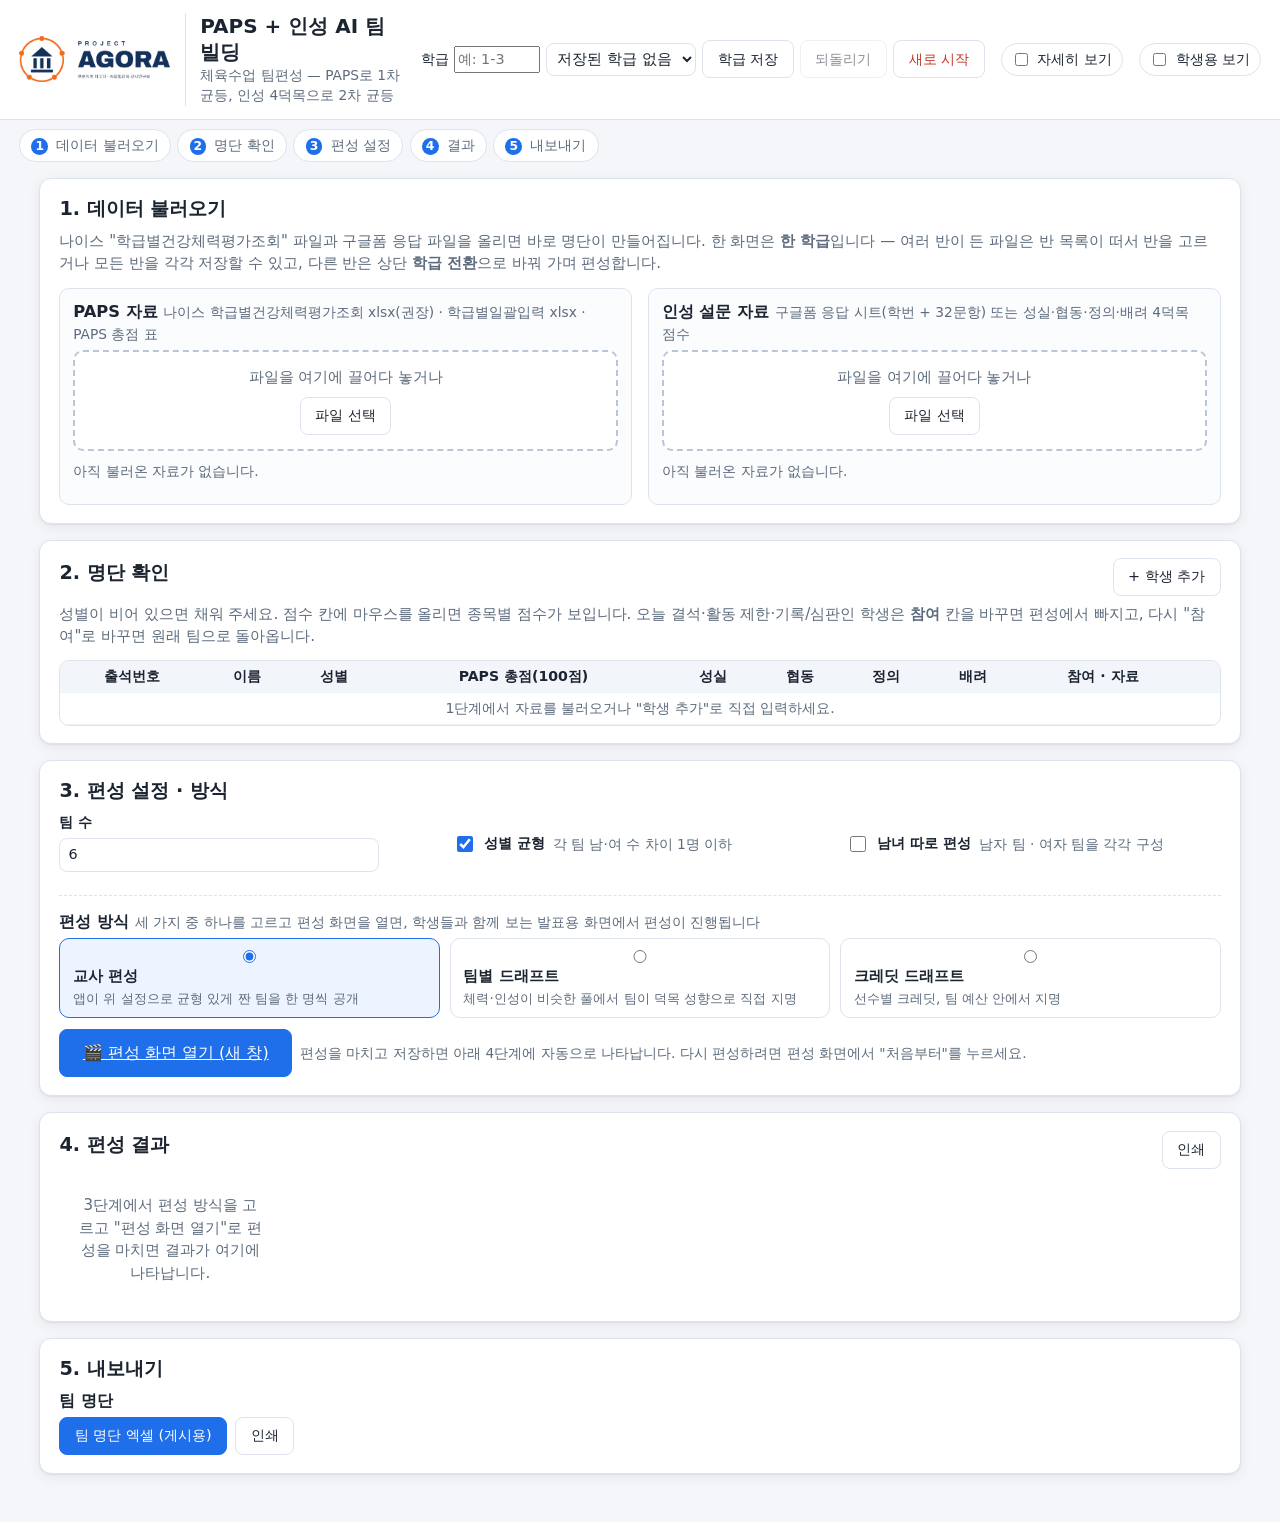
==== index.html @ 427fa66f "화면 배치·가독성 개선: 남녀 팀 묶음 나란히, 진행 중 보드 옆 배치, 화면 크기별 글자·줄 나눔 - 원인: 남녀 따로 편성에서 그룹 제목이 전체 폭을 차지해 보드 칸이 좁게 고" ====
<!DOCTYPE html>
<html lang="ko">
<head>
  <meta charset="UTF-8">
  <meta name="viewport" content="width=device-width, initial-scale=1.0">
  <meta name="theme-color" content="#1f6feb">
  <title>PAPS + 인성 AI 팀빌딩</title>
  <link rel="icon" type="image/png" href="assets/favicon-64.png">
  <link rel="stylesheet" href="css/style.css?v=14">
</head>
<body>
  <header class="topbar">
    <div class="brand">
      <img class="logo-img" src="assets/logo-full.png" alt="프로젝트 아고라 · AI융합교육 교사연구회">
      <div class="brand-text">
        <h1>PAPS + 인성 AI 팀빌딩</h1>
        <p class="sub">체육수업 팀편성 — PAPS로 1차 균등, 인성 4덕목으로 2차 균등</p>
      </div>
    </div>
    <div class="topbar-actions teacher-only">
      <span class="inline-group class-group"><label class="inline" title="학급 이름. &quot;1-3&quot;처럼 적으면 여러 반이 든 파일에서 이 반만 자동으로 들어옵니다">학급 <input id="class-label" type="text" placeholder="예: 1-3" size="6"></label>
      <select id="saved-select" title="저장된 학급으로 전환 (현재 학급은 자동 저장)"><option value="">학급 전환…</option></select>
      <button id="btn-save-class" class="btn" title="현재 자료·설정·결과를 학급 이름으로 이 브라우저에 보관">학급 저장</button>
      <button id="btn-del-class" class="btn ghost adv" title="현재 학급의 저장본 삭제">저장본 삭제</button></span>
      <button id="btn-undo" class="btn ghost">되돌리기</button>
      <button id="btn-reset" class="btn ghost danger">새로 시작</button>
    </div>
    <label class="switch teacher-only" title="세부 설정·차트·고급 내보내기까지 모두 보여줍니다">
      <input type="checkbox" id="detail-toggle"><span>자세히 보기</span>
    </label>
    <label class="switch" title="개인 점수를 숨기고 팀 구성과 팀 단위 균형만 보여줍니다">
      <input type="checkbox" id="student-view-toggle"><span>학생용 보기</span>
    </label>
  </header>

  <nav class="steps teacher-only" aria-label="단계">
    <a href="#sec-import"><b>1</b> 데이터 불러오기</a>
    <a href="#sec-roster"><b>2</b> 명단 확인</a>
    <a href="#sec-settings"><b>3</b> 편성 설정</a>
    <a href="#sec-result"><b>4</b> 결과</a>
    <a href="#sec-export"><b>5</b> 내보내기</a>
  </nav>

  <main>
    <!-- 1. 데이터 불러오기 -->
    <section id="sec-import" class="card teacher-only">
      <h2>1. 데이터 불러오기</h2>
      <p class="desc simple-only">나이스 "학급별건강체력평가조회" 파일과 구글폼 응답 파일을 올리면 바로 명단이 만들어집니다. 한 화면은 <b>한 학급</b>입니다 — 여러 반이 든 파일은 반 목록이 떠서 반을 고르거나 모든 반을 각각 저장할 수 있고, 다른 반은 상단 <b>학급 전환</b>으로 바꿔 가며 편성합니다.</p>
      <p class="desc adv">PAPS 자료와 인성 설문 자료를 각각 올리면 열을 자동으로 읽어 <b>바로 명단에 반영</b>하고, 같은 학급 안에서 <b>번호</b>(없으면 이름) 기준으로 합칩니다. 학번(10130 = 1학년 1반 30번)·반 열·시트 이름에서 반을 읽어 <b>현재 학급과 맞는 반만</b> 들어오고, 다른 반은 제외되거나 반 목록에서 고릅니다. 인식이 애매하거나 시트가 여러 개일 때만 확인 패널이 뜹니다. 반영 뒤에는 건너뛴 행·번호 중복·이름 불일치 등 검증 결과가 함께 표시됩니다.</p>
      <div class="import-grid">
        <div class="import-panel" data-kind="paps">
          <h3>PAPS 자료 <span class="hint">나이스 학급별건강체력평가조회 xlsx(권장) · 학급별일괄입력 xlsx · PAPS 총점 표</span></h3>
          <div class="dropzone" data-kind="paps">
            <p>파일을 여기에 끌어다 놓거나</p>
            <div class="row">
              <label class="btn">파일 선택 <input type="file" class="file-input" data-kind="paps" accept=".xlsx,.xls,.xlsm,.csv,.txt" hidden></label>
              <button class="btn ghost btn-paste adv" data-kind="paps" type="button">표 붙여넣기</button>
            </div>
          </div>
          <div class="paste-box" data-kind="paps" hidden>
            <textarea rows="5" placeholder="엑셀에서 헤더 포함 표를 복사해 붙여넣으세요"></textarea>
            <div class="row"><button class="btn btn-paste-apply" data-kind="paps" type="button">표 읽기</button><button class="btn ghost btn-paste-cancel" data-kind="paps" type="button">닫기</button></div>
          </div>
          <div class="import-status" id="import-status-paps"></div>
          <div class="mapping" id="map-paps"></div>
        </div>

        <div class="import-panel" data-kind="survey">
          <h3>인성 설문 자료 <span class="hint">구글폼 응답 시트(학번 + 32문항) 또는 성실·협동·정의·배려 4덕목 점수</span></h3>
          <div class="dropzone" data-kind="survey">
            <p>파일을 여기에 끌어다 놓거나</p>
            <div class="row">
              <label class="btn">파일 선택 <input type="file" class="file-input" data-kind="survey" accept=".xlsx,.xls,.xlsm,.csv,.txt" hidden></label>
              <button class="btn ghost btn-paste adv" data-kind="survey" type="button">표 붙여넣기</button>
            </div>
          </div>
          <div class="paste-box" data-kind="survey" hidden>
            <textarea rows="5" placeholder="엑셀/구글시트에서 헤더 포함 표를 복사해 붙여넣으세요"></textarea>
            <div class="row"><button class="btn btn-paste-apply" data-kind="survey" type="button">표 읽기</button><button class="btn ghost btn-paste-cancel" data-kind="survey" type="button">닫기</button></div>
          </div>
          <div class="import-status" id="import-status-survey"></div>
          <div class="mapping" id="map-survey"></div>
        </div>
      </div>
      <details class="help adv">
        <summary>어떤 형식을 읽을 수 있나요?</summary>
        <ul>
          <li><b>나이스 "학급별건강체력평가조회" (권장)</b>: [평가결과조회 → 학급별조회 → 엑셀 내려받기] 파일. 나이스가 계산한 영역별 점수·총점·등급을 그대로 사용하고, 점수와 기준표를 대조해 성별·학년(기준표)을 자동 추정합니다(명단에서 확인·수정).</li>
          <li><b>나이스 "학급별일괄입력"</b>(원기록: 왕복오래달리기·앉아윗몸앞으로굽히기 1/2차·윗몸말아올리기·제자리멀리뛰기 1/2차·신장·체중, 팔굽혀펴기·악력·50m달리기도 인식): 공식 기준표(학교건강검사규칙 별표 4·5)로 종목당 0~20점, 5영역 합계 100점으로 직접 계산합니다. 성별·학년이 필요합니다.</li>
          <li><b>PAPS 계산값</b>: 번호·이름과 "PAPS 총점"(100점 만점) 또는 "PAPS 등급"(1~5) 한 열.</li>
          <li><b>인성 32문항 (구글폼 응답 시트)</b>: 헤더가 "1. 문항…"처럼 번호로 시작하거나 문항 원문이면 자동 인식. 응답이 "④ 그렇다" 같은 글자여도 1~5점으로 읽습니다. <b>학번</b> 열("10130 홍길동" = 1학년 1반 30번)에서 번호·이름·학년을 읽고, 학교·타임스탬프 열과 B1~B5 보조문항은 제외합니다. 성실(1–8)·협동(9–16)·정의(17–24)·배려(25–32) 평균을 씁니다.</li>
          <li><b>인성 4덕목</b>: 성실·협동·정의·배려 열(1~5점).</li>
          <li>성별 열(남/여)이 있으면 함께 읽습니다. 빈 양식은 5번 내보내기에서 받을 수 있습니다.</li>
        </ul>
      </details>
    </section>

    <!-- 2. 명단 확인 -->
    <section id="sec-roster" class="card teacher-only">
      <div class="sec-head">
        <h2>2. 명단 확인</h2>
        <div class="row">
          <span id="roster-summary" class="summary"></span>
          <button id="btn-add-row" class="btn ghost" type="button">+ 학생 추가</button>
        </div>
      </div>
      <p class="desc simple-only">성별이 비어 있으면 채워 주세요. 점수 칸에 마우스를 올리면 종목별 점수가 보입니다. 오늘 결석·활동 제한·기록/심판인 학생은 <b>참여</b> 칸을 바꾸면 편성에서 빠지고, 다시 "참여"로 바꾸면 원래 팀으로 돌아옵니다.</p>
      <p class="desc adv">PAPS 점수는 공식 기준표(학교건강검사규칙 별표 4·5)로 종목당 0~20점을 매겨 5영역 합계 <b>100점 만점</b>으로 계산합니다(성별·학년 필요). 성별이 없으면 학급 내 상대점수(<span class="badge warn">상대</span>)로, 자료가 없으면 학급 평균(<span class="badge warn">대체</span>)으로 채워 편성에 포함합니다. 원기록이 없는 학생은 PAPS 총점/등급을, 32문항이 없는 학생은 4덕목 점수를 직접 입력할 수 있습니다. 점수 칸에 마우스를 올리면 종목별 점수가 보입니다.</p>
      <div class="table-wrap">
        <table class="roster" id="roster-table">
          <thead>
            <tr><th title="파일의 출석번호 그대로 (결번은 비어 있음)">출석번호</th><th>이름</th><th>성별</th><th>PAPS 총점(100점)</th><th>성실</th><th>협동</th><th>정의</th><th>배려</th><th>참여 · 자료</th><th></th></tr>
          </thead>
          <tbody id="roster-body"></tbody>
        </table>
      </div>
    </section>

    <!-- 3. 편성 설정 -->
    <section id="sec-settings" class="card teacher-only">
      <h2>3. 편성 설정 · 방식</h2>
      <div class="settings-grid">
        <label id="teamCount-wrap">팀 수
          <input type="number" id="opt-teamCount" min="1" max="20" step="1">
          <span class="hint" id="team-size-hint"></span>
        </label>
        <label class="check" id="genderBalance-wrap"><input type="checkbox" id="opt-genderBalance"> 성별 균형 <span class="hint">각 팀 남·여 수 차이 1명 이하</span></label>
        <label class="check" title="남학생은 남자 팀, 여학생은 여자 팀으로 따로 편성합니다 (남녀 합반에서 남·여 리그를 따로 운영할 때)"><input type="checkbox" id="opt-genderSeparate"> 남녀 따로 편성 <span class="hint">남자 팀 · 여자 팀을 각각 구성</span></label>
        <span id="split-counts" class="split-counts" hidden>
          <label>남자 팀 수 <input type="number" id="opt-teamCountM" min="1" max="12" step="1"></label>
          <label>여자 팀 수 <input type="number" id="opt-teamCountF" min="1" max="12" step="1"></label>
          <span class="hint" id="split-hint"></span>
        </span>
        <label class="adv">PAPS 허용편차
          <input type="range" id="opt-papsTolerance" min="1" max="15" step="0.5">
          <span class="hint"><b id="tau-value"></b>점 (100점 만점) · 팀 평균 PAPS 점수의 최대-최소 범위를 이 안에 유지하고, 그 안에서 인성 편차를 최소화. 기본 3점. 1점 이하로 줄이면 팀 수가 많을 때 못 지킬 수 있습니다</span>
        </label>
        <label class="check adv"><input type="checkbox" id="opt-includeBmi"> PAPS 점수에 체지방(BMI) 영역 포함 <span class="hint">끄면 4영역을 100점 만점으로 환산</span></label>
        <label class="adv">학교급 · 학년 <span class="hint">PAPS 기준표 선택 (파일에 학년 열이 있으면 학생별로 적용)</span>
          <span class="row">
            <select id="opt-schoolLevel">
              <option value="초">초등학교</option>
              <option value="중">중학교</option>
              <option value="고">고등학교</option>
            </select>
            <input type="number" id="opt-defaultGrade" min="1" max="6" step="1" style="max-width:5em"> 학년
          </span>
        </label>
        <label class="adv">PAPS 직접입력 값 종류
          <select id="opt-papsGivenType">
            <option value="score">총점 (클수록 좋음)</option>
            <option value="grade">등급 (1등급이 최상)</option>
          </select>
        </label>
      </div>

      <div class="constraints adv">
        <h3>제약 조건 <span class="hint">팀 고정은 세 방식 모두에서 미리 배치됩니다(익명 편성 중에도 실명 표시). 함께 넣기 · 떨어뜨리기는 교사 편성 방식에 적용됩니다</span></h3>
        <div id="constraints"></div>
      </div>

      <div class="draft-launch">
        <h3>편성 방식 <span class="hint">세 가지 중 하나를 고르고 편성 화면을 열면, 학생들과 함께 보는 발표용 화면에서 편성이 진행됩니다</span></h3>
        <div class="row wrap mode-pick">
          <label class="radio"><input type="radio" name="draftMode" value="auto"> <b>교사 편성</b> <span class="hint">앱이 위 설정으로 균형 있게 짠 팀을 한 명씩 공개</span></label>
          <label class="radio"><input type="radio" name="draftMode" value="pick"> <b>팀별 드래프트</b> <span class="hint">체력·인성이 비슷한 풀에서 팀이 덕목 성향으로 직접 지명</span></label>
          <label class="radio"><input type="radio" name="draftMode" value="credit"> <b>크레딧 드래프트</b> <span class="hint">선수별 크레딧, 팀 예산 안에서 지명</span></label>
        </div>
        <div id="missing-warn" class="log" hidden></div>
        <div class="row wrap" style="margin-top:.7rem">
          <a id="btn-draft" class="btn primary big" href="draft.html" target="_blank" rel="opener">🎬 편성 화면 열기 (새 창)</a>
          <span class="hint">편성을 마치고 저장하면 아래 4단계에 자동으로 나타납니다. 다시 편성하려면 편성 화면에서 "처음부터"를 누르세요.</span>
        </div>
      </div>
    </section>

    <!-- 4. 결과 -->
    <section id="sec-result" class="card">
      <div class="sec-head">
        <h2>4. 편성 결과 <span id="result-class" class="hint"></span></h2>
        <div class="row teacher-only no-print">
          <button id="btn-print" class="btn ghost" type="button">인쇄</button>
        </div>
      </div>
      <div id="result-summary"></div>
      <div id="result-checks" class="teacher-only no-print"></div>
      <div id="result-log"></div>
      <div id="result-absent"></div>
      <div id="unassigned"></div>
      <div id="teams" class="teams-grid"></div>
      <p class="hint teacher-only no-print adv" id="dnd-hint"></p>
      <div id="result-note-wrap" class="result-note teacher-only no-print" hidden>
        <label>수정 메모 <span class="hint">학생을 바꾼 이유 등 (교사용, 교사용 엑셀 균형표에 함께 저장)</span>
          <textarea id="result-note" rows="2" placeholder="예: 12번·25번 교환 — 같은 팀 희망, 7번 부상으로 기록 담당"></textarea></label>
      </div>
      <div id="balance"></div>
      <div id="charts" class="charts adv"></div>
    </section>

    <!-- 5. 내보내기 -->
    <section id="sec-export" class="card teacher-only">
      <h2>5. 내보내기</h2>
      <div class="export-grid">
        <div>
          <h3>팀 명단</h3>
          <div class="row wrap">
            <button id="btn-xlsx" class="btn primary" type="button">팀 명단 엑셀 (게시용)</button>
            <button id="btn-xlsx-teacher" class="btn adv" type="button">교사용 엑셀 (개인점수 포함)</button>
            <button id="btn-print2" class="btn ghost" type="button">인쇄</button>
            <button id="btn-xlsx-all" class="btn ghost adv" type="button" title="학급 저장된 모든 반의 게시용 명단을 반마다 시트 하나로">저장된 모든 학급 명단 (한 파일)</button>
          </div>
          <p class="hint adv">게시용에는 개인 점수가 들어가지 않습니다(학급·편성일·수업일 칸 포함). 교사용 파일은 학생에게 공개하지 마세요.</p>
        </div>
        <div class="adv">
          <h3>세션 저장/불러오기</h3>
          <div class="row wrap">
            <button id="btn-json" class="btn" type="button">세션 파일 저장 (.json)</button>
            <label class="btn ghost">세션 파일 열기 <input type="file" id="json-input" accept=".json" hidden></label>
          </div>
          <p class="hint">자료·설정·결과가 모두 담깁니다. 다른 PC에서 이어서 작업할 때 쓰세요.</p>
        </div>
        <div class="adv">
          <h3>빈 입력 양식</h3>
          <div class="row wrap">
            <button class="btn ghost btn-template" data-kind="survey" type="button">32문항 양식</button>
            <button class="btn ghost btn-template" data-kind="virtues" type="button">4덕목 양식</button>
            <button class="btn ghost btn-template" data-kind="paps" type="button">PAPS 총점 양식</button>
          </div>
        </div>
      </div>
    </section>
  </main>

  <footer class="teacher-only adv">
    <p>인성 척도: 박정준·오승현(2015) 중학생 스포츠 인성 척도를 프로젝트 아고라가 수정한 32문항(성실·협동·정의·배려). PAPS와 인성은 합산하지 않으며 개인 점수는 공개하지 않습니다. 자료는 이 브라우저에만 저장됩니다.</p>
  </footer>

  <div id="toast" class="toast" hidden></div>

  <script src="vendor/xlsx.full.min.js"></script>
  <script>if (!window.XLSX) { document.write('<script src="https://cdn.sheetjs.com/xlsx-0.20.3/package/dist/xlsx.full.min.js"><\/script>'); }</script>
  <script src="js/questions.js?v=3"></script>
  <script src="js/paps_table.js?v=3"></script>
  <script src="js/scoring.js?v=3"></script>
  <script src="js/algorithm.js?v=6"></script>
  <script src="js/parse.js?v=5"></script>
  <script src="js/state.js?v=7"></script>
  <script src="js/export.js?v=7"></script>
  <script src="js/ui.js?v=17"></script>
  <script src="js/app.js?v=3"></script>
</body>
</html>
---- css/style.css ----
:root {
  --bg: #f4f6fa;
  --card: #ffffff;
  --ink: #1b2430;
  --muted: #5d6b7c;
  --line: #dde3ec;
  --accent: #1f6feb;
  --accent-ink: #ffffff;
  --warn-bg: #fff4d6;
  --warn-ink: #8a5a00;
  --danger: #c0392b;
  --ok: #1e8e5a;
  --radius: 12px;
  --shadow: 0 1px 2px rgba(16, 24, 40, .06), 0 4px 14px rgba(16, 24, 40, .06);
  --t1: #1f6feb; --t2: #e4572e; --t3: #17a398; --t4: #f0a202; --t5: #8e44ad;
  --t6: #2e86de; --t7: #d35400; --t8: #27ae60; --t9: #c2185b; --t10: #607d8b;
  --t11: #00897b; --t12: #6d4c41;
}
* { box-sizing: border-box; }
html { -webkit-text-size-adjust: 100%; }
body {
  margin: 0; background: var(--bg); color: var(--ink);
  font-family: "Pretendard", "Noto Sans KR", "Apple SD Gothic Neo", "Malgun Gothic", system-ui, sans-serif;
  font-size: .9375rem; line-height: 1.5;
}
h1, h2, h3, h4 { margin: 0; line-height: 1.3; }
h1 { font-size: 1.25rem; }
h2 { font-size: 1.2rem; margin-bottom: .5rem; }
h3 { font-size: 1.02rem; margin-bottom: .4rem; }
p { margin: .3rem 0; }
a { color: var(--accent); }
button, input, select, textarea { font: inherit; color: inherit; }
.hint { color: var(--muted); font-size: .86rem; font-weight: 400; }
.desc { color: var(--muted); margin-bottom: .8rem; }
.row { display: flex; gap: .5rem; align-items: center; }
.row.wrap { flex-wrap: wrap; }
[hidden] { display: none !important; }

/* ---------- 상단 ---------- */
.topbar {
  display: flex; align-items: center; gap: 1rem; flex-wrap: wrap;
  padding: .8rem 1.2rem; background: var(--card); border-bottom: 1px solid var(--line);
  position: sticky; top: 0; z-index: 20;
}
.brand { display: flex; align-items: center; gap: .9rem; flex: 1 1 360px; min-width: 0; }
.brand .logo-img { height: 46px; width: auto; flex: none; }
.brand .brand-text { border-left: 1px solid var(--line); padding-left: .9rem; min-width: 0; }
.brand .sub { margin: 0; color: var(--muted); font-size: .86rem; }
.topbar-actions { display: flex; gap: .4rem; align-items: center; flex-wrap: wrap; }
.inline { display: inline-flex; align-items: center; gap: .3rem; font-size: .9rem; }
.switch { display: inline-flex; align-items: center; gap: .4rem; cursor: pointer; font-size: .9rem; padding: .3rem .6rem; border: 1px solid var(--line); border-radius: 999px; }
.switch input { accent-color: var(--accent); }

.steps { display: flex; gap: .4rem; padding: .6rem 1.2rem; flex-wrap: wrap; }
.steps a { text-decoration: none; color: var(--muted); background: var(--card); border: 1px solid var(--line); padding: .3rem .7rem; border-radius: 999px; font-size: .88rem; }
.steps a b { display: inline-block; width: 1.35em; height: 1.35em; line-height: 1.35em; text-align: center; border-radius: 50%; background: var(--accent); color: #fff; font-size: .88em; margin-right: .3em; }

main { max-width: 1240px; margin: 0 auto; padding: .4rem 1.2rem 3rem; display: grid; grid-template-columns: minmax(0, 1fr); gap: 1rem; }
.card { background: var(--card); border: 1px solid var(--line); border-radius: var(--radius); padding: 1.1rem 1.2rem; box-shadow: var(--shadow); min-width: 0; }
/* 긴 파일명·헤더 문자열이 화면 폭을 넘기지 않도록 */
.card, .topbar, .steps { overflow-wrap: anywhere; }
.import-grid > *, .settings-grid > *, .cons-grid > *, .export-grid > *, .teams-grid > *, .charts > * { min-width: 0; }
.sec-head { display: flex; justify-content: space-between; align-items: center; gap: .8rem; flex-wrap: wrap; margin-bottom: .4rem; }
footer { max-width: 1240px; margin: 0 auto; padding: 0 1.2rem 2rem; color: var(--muted); font-size: .84rem; }

/* ---------- 버튼 ---------- */
.btn {
  display: inline-flex; align-items: center; gap: .3rem; cursor: pointer;
  padding: .45rem .9rem; border-radius: 8px; border: 1px solid var(--line); background: #fff; color: var(--ink);
  font-size: .9rem; white-space: nowrap; transition: background .12s, box-shadow .12s;
}
.btn:hover { background: #f3f6fb; }
.btn.primary { background: var(--accent); border-color: var(--accent); color: var(--accent-ink); }
.btn.primary:hover { background: #185ed0; }
.btn.ghost { background: transparent; }
.btn.danger { color: var(--danger); }
.btn.big { padding: .7rem 1.4rem; font-size: 1rem; }
.btn.small { padding: .2rem .5rem; font-size: .8rem; }
.btn:disabled { opacity: .5; cursor: not-allowed; }
.actions { display: flex; gap: .6rem; margin-top: 1rem; flex-wrap: wrap; }

/* ---------- 불러오기 ---------- */
.import-grid { display: grid; grid-template-columns: repeat(auto-fit, minmax(360px, 1fr)); gap: 1rem; }
.import-panel { border: 1px solid var(--line); border-radius: 10px; padding: .8rem; background: #fbfcfe; }
.dropzone { border: 2px dashed #b9c6d8; border-radius: 10px; padding: .9rem; text-align: center; background: #fff; transition: border-color .12s, background .12s; }
.dropzone.over { border-color: var(--accent); background: #eef4ff; }
.dropzone p { margin: 0 0 .5rem; color: var(--muted); }
.dropzone .row { justify-content: center; }
.paste-box { margin-top: .6rem; }
.paste-box textarea { width: 100%; border: 1px solid var(--line); border-radius: 8px; padding: .5rem; font-family: ui-monospace, Consolas, monospace; font-size: .82rem; }
.paste-box .row { margin-top: .4rem; }
.import-status { margin-top: .6rem; font-size: .88rem; }
.import-status .ok { color: var(--ok); }
.mapping { margin-top: .6rem; }
.mapping .map-box { border: 1px solid var(--line); border-radius: 10px; background: #fff; padding: .7rem; }
.mapping table { width: 100%; border-collapse: collapse; font-size: .85rem; }
.mapping th, .mapping td { text-align: left; padding: .25rem .3rem; border-bottom: 1px solid #eef1f5; }
.mapping tr.group td { background: #f2f5fa; font-weight: 600; color: var(--muted); }
.mapping select { width: 100%; max-width: 300px; padding: .2rem; border: 1px solid var(--line); border-radius: 6px; }
.mapping .preview { overflow: auto; max-height: 160px; margin-top: .5rem; border: 1px solid var(--line); border-radius: 8px; }
.mapping .preview table { font-size: .8rem; white-space: nowrap; }
.mapping .preview th { background: #f2f5fa; position: sticky; top: 0; }
.mapping .warn { color: var(--warn-ink); background: var(--warn-bg); padding: .3rem .5rem; border-radius: 6px; margin: .3rem 0; font-size: .84rem; }
.help { margin-top: .8rem; font-size: .88rem; color: var(--muted); }
.help summary { cursor: pointer; color: var(--accent); }
/* 반영 뒤 검증 보고 (건너뛴 행·중복·불일치) */
.import-detail { margin-top: .35rem; font-size: .84rem; color: var(--warn-ink); background: var(--warn-bg); border-radius: 8px; padding: .3rem .6rem; }
.import-detail summary { cursor: pointer; font-weight: 600; }
.import-detail ul { margin: .3rem 0 .1rem; padding-left: 1.2rem; color: var(--ink); }
.import-detail li { margin: .1rem 0; }
/* 여러 반 파일: 학급 선택 패널 */
.class-panel .class-table { width: 100%; border-collapse: collapse; font-size: .88rem; margin-top: .4rem; }
.class-panel .class-table th, .class-panel .class-table td { padding: .3rem .4rem; border-bottom: 1px solid #eef1f5; text-align: left; white-space: nowrap; }
.class-panel .class-table th { background: #f2f5fa; color: var(--muted); font-weight: 600; }
.class-panel .class-table tr.cur td { background: #eef4ff; }
.class-panel .class-table td:last-child { text-align: right; }

/* ---------- 명단 ---------- */
.table-wrap { overflow: auto; border: 1px solid var(--line); border-radius: 10px; }
table.roster { width: 100%; border-collapse: collapse; font-size: .88rem; }
table.roster th, table.roster td { padding: .3rem .45rem; border-bottom: 1px solid #eef1f5; text-align: center; white-space: nowrap; }
table.roster th { background: #f2f5fa; position: sticky; top: 0; z-index: 1; }
table.roster tr:hover td { background: #f9fbfe; }
table.roster input, table.roster select { width: 100%; min-width: 3.2em; padding: .2rem .3rem; border: 1px solid transparent; border-radius: 6px; background: transparent; text-align: center; }
table.roster input:hover, table.roster select:hover { border-color: var(--line); }
table.roster input:focus, table.roster select:focus { border-color: var(--accent); background: #fff; outline: none; }
table.roster input[type=text] { text-align: left; min-width: 6em; }
table.roster td.num { font-variant-numeric: tabular-nums; }
table.roster td.num > span:first-child { margin-right: .25rem; }
table.roster input::placeholder { color: #b5bfcc; }
table.roster .gcell { display: inline-flex; align-items: center; gap: .25rem; white-space: nowrap; }
table.roster .gcell select { width: auto; min-width: 3.4em; }
table.roster .gcell select.inferred { border-color: #e2c97e; background: #fffaf0; }
/* 참여 상태 (결석·활동 제한·기록/심판은 편성 제외) */
table.roster select.status-select { width: auto; min-width: 4.6em; margin-right: .3rem; border-color: var(--line); background: #fff; }
table.roster select.status-select.off { border-color: #e2c97e; background: var(--warn-bg); color: var(--warn-ink); font-weight: 600; }
table.roster tr.inactive td { background: #fafbfc; }
table.roster tr.inactive td:not(:nth-last-child(2)):not(:last-child) { opacity: .55; }
table.roster tr.inactive input[data-field=name] { text-decoration: line-through; }
.badge { display: inline-block; font-size: .8rem; padding: .05rem .4rem; border-radius: 999px; background: #e9eef6; color: var(--muted); margin: 0 .1rem; }
.badge.warn { background: var(--warn-bg); color: var(--warn-ink); }
.badge.ok { background: #e3f6ec; color: var(--ok); }
.badge.bad { background: #fde8e6; color: var(--danger); }
.summary { color: var(--muted); font-size: .88rem; }
.empty { color: var(--muted); text-align: center; padding: 1.2rem; }

/* ---------- 설정 ---------- */
.settings-grid { display: grid; grid-template-columns: repeat(auto-fit, minmax(280px, 1fr)); gap: .7rem 1.2rem; }
.settings-grid label { display: flex; flex-direction: column; gap: .25rem; font-weight: 600; font-size: .9rem; }
.settings-grid label.check { flex-direction: row; align-items: center; gap: .5rem; flex-wrap: wrap; }
.settings-grid input[type=number], .settings-grid select { padding: .35rem .5rem; border: 1px solid var(--line); border-radius: 8px; max-width: 320px; font-weight: 400; }
.settings-grid input[type=range] { accent-color: var(--accent); max-width: 320px; }
.settings-grid input[type=checkbox] { accent-color: var(--accent); width: 1.1em; height: 1.1em; }
.split-counts { display: flex; gap: .8rem 1.2rem; flex-wrap: wrap; align-items: flex-start; grid-column: 1 / -1; padding: .5rem .7rem; border: 1px dashed var(--line); border-radius: 10px; background: #fbfcfe; }
.split-counts label { display: flex; flex-direction: column; gap: .25rem; font-weight: 600; font-size: .9rem; }
.split-counts .hint { flex: 1 1 100%; }
.split-counts .hint.warn-text { color: var(--warn-ink); }
.teams-grid .group-title, .charts .group-title { grid-column: 1 / -1; margin: .4rem 0 .5rem; font-size: 1.05rem; color: var(--ink); border-bottom: 2px solid var(--line); padding-bottom: .25rem; }
/* 남녀 따로 결과: 남자 팀 묶음·여자 팀 묶음을 나란히, 폭이 모자라면 위아래로 */
.teams-grid.split { display: flex; flex-wrap: wrap; gap: .8rem 1.6rem; align-items: flex-start; }
.team-group { min-width: 0; }
.team-row { display: grid; grid-template-columns: repeat(var(--gcols, auto-fit), minmax(0, 1fr)); gap: .8rem; }
.constraints { margin-top: 1rem; border-top: 1px dashed var(--line); padding-top: .8rem; }
.cons-grid { display: grid; grid-template-columns: repeat(auto-fit, minmax(280px, 1fr)); gap: .8rem; }
.cons-box { border: 1px solid var(--line); border-radius: 10px; padding: .6rem .7rem; background: #fbfcfe; }
.cons-box h4 { font-size: .92rem; margin-bottom: .4rem; }
.cons-box ul { list-style: none; margin: 0 0 .4rem; padding: 0; font-size: .86rem; }
.cons-box li { display: flex; justify-content: space-between; align-items: center; padding: .15rem 0; border-bottom: 1px solid #eef1f5; }
.cons-box select { padding: .25rem; border: 1px solid var(--line); border-radius: 6px; max-width: 46%; }
.cons-box .row { flex-wrap: wrap; }

.draft-launch { margin-top: 1.2rem; border-top: 1px dashed var(--line); padding-top: .9rem; }
.mode-pick { gap: .6rem; }
.radio { display: inline-flex; flex-direction: column; gap: .1rem; padding: .5rem .8rem; border: 1px solid var(--line); border-radius: 10px; cursor: pointer; min-width: 200px; flex: 1 1 200px; }
.radio:has(input:checked) { border-color: var(--accent); background: #eef4ff; }
.radio input { accent-color: var(--accent); margin-right: .3rem; }
.radio b { font-size: .92rem; }
.radio .hint { font-size: .84rem; }

/* ---------- 결과 ---------- */
.result-summary { display: flex; gap: 1rem; align-items: center; flex-wrap: wrap; margin: .3rem 0 .8rem; }
.equity { display: flex; align-items: center; gap: .6rem; padding: .5rem .8rem; border-radius: 10px; background: #f2f5fa; }
.equity .score { font-size: 1.7rem; font-weight: 800; color: var(--accent); }
.equity .label { font-size: .86rem; color: var(--muted); }
.kv { font-size: .86rem; color: var(--muted); }
.kv b { color: var(--ink); }
.log { font-size: .84rem; color: var(--warn-ink); background: var(--warn-bg); border-radius: 8px; padding: .4rem .7rem; margin-bottom: .6rem; }
.teams-grid { display: grid; grid-template-columns: repeat(var(--cols, auto-fill), minmax(210px, 1fr)); gap: .8rem; }   /* --cols 는 ui.js 가 폭을 재서 정함 */
.team { border: 1px solid var(--line); border-radius: 12px; background: #fff; overflow: hidden; transition: box-shadow .12s, outline-color .12s; }
.team.over { box-shadow: 0 0 0 3px rgba(31, 111, 235, .25); }
.team-head { padding: .5rem .7rem; color: #fff; display: flex; justify-content: space-between; align-items: baseline; gap: .4rem; }
.team-head h3 { margin: 0; font-size: 1rem; }
.team-head .meta { font-size: .84rem; opacity: .92; white-space: nowrap; }
.team-stats { display: flex; gap: .3rem .6rem; flex-wrap: wrap; padding: .4rem .6rem; font-size: .82rem; color: var(--muted); border-bottom: 1px solid #eef1f5; background: #fbfcfe; }
.team-stats span b { color: var(--ink); font-weight: 600; }
.members { list-style: none; margin: 0; padding: .45rem .5rem .55rem; min-height: 2.4rem; display: flex; flex-direction: column; gap: .25rem; }
.member {
  display: flex; align-items: center; gap: .4rem; padding: .3rem .5rem; border-radius: 8px;
  background: #f5f7fb; cursor: grab; user-select: none; font-size: .9rem;
}
.member:active { cursor: grabbing; }
.member.selected { outline: 2px solid var(--accent); background: #eaf1ff; }
.member .no { color: var(--muted); font-size: .86rem; min-width: 1.6em; text-align: right; font-variant-numeric: tabular-nums; }
.member .g { font-size: .78rem; padding: 0 .35rem; border-radius: 999px; background: #e9eef6; color: var(--muted); }
.member .g.m { background: #e3ecff; color: #1f4fa3; }
.member .g.f { background: #ffe4ec; color: #a3244b; }
.member .sc { margin-left: auto; font-size: .8rem; color: var(--muted); font-variant-numeric: tabular-nums; white-space: nowrap; }
.member .pin { font-size: .8rem; }
.unassigned { border: 1px dashed #c9a227; background: #fffaf0; border-radius: 10px; padding: .5rem .7rem; margin-bottom: .8rem; }
.unassigned .members { flex-direction: row; flex-wrap: wrap; padding: .3rem 0 0; }
.unassigned .btn { margin: 0 .3rem; vertical-align: middle; }
/* 편성 검사 결과 · 불참 목록 · 수정 메모 */
.checks-ok { font-size: .84rem; color: var(--ok); background: #e3f6ec; border-radius: 8px; padding: .4rem .7rem; margin-bottom: .6rem; }
.absent { font-size: .88rem; color: var(--muted); border: 1px solid var(--line); border-radius: 10px; padding: .45rem .7rem; margin-bottom: .8rem; background: #fbfcfe; }
.absent b { color: var(--ink); }
.absent .badge { font-size: .8rem; background: #fff; border: 1px solid var(--line); color: var(--ink); }
.result-note { margin-top: .8rem; }
.result-note label { display: flex; flex-direction: column; gap: .25rem; font-weight: 600; font-size: .9rem; }
.result-note textarea { width: 100%; border: 1px solid var(--line); border-radius: 8px; padding: .45rem .6rem; font-weight: 400; resize: vertical; }
.class-group select { max-width: 13em; padding: .35rem .4rem; border: 1px solid var(--line); border-radius: 8px; background: #fff; }

.balance { margin-top: 1rem; overflow: auto; }
.balance table { border-collapse: collapse; width: 100%; font-size: .86rem; }
.balance th, .balance td { padding: .3rem .5rem; border-bottom: 1px solid #eef1f5; text-align: center; white-space: nowrap; font-variant-numeric: tabular-nums; }
.balance th { background: #f2f5fa; }
.balance tr.foot td { background: #fbfcfe; font-weight: 600; }
.balance td.tn { text-align: left; font-weight: 600; }
.balance .dot { display: inline-block; width: .7em; height: .7em; border-radius: 50%; margin-right: .35em; vertical-align: -1px; }

.charts { display: grid; grid-template-columns: 1fr; gap: 1rem; margin-top: 1rem; }
@media (min-width: 900px) { .charts { grid-template-columns: 3fr 2fr; } }
.chart { border: 1px solid var(--line); border-radius: 10px; padding: .6rem .8rem; background: #fff; }
.chart h4 { font-size: .92rem; margin-bottom: .3rem; }
.chart svg { width: 100%; height: auto; display: block; }
.chart .legend { display: flex; gap: .3rem .8rem; flex-wrap: wrap; font-size: .84rem; color: var(--muted); margin-top: .3rem; }
.chart .legend i { display: inline-block; width: .7em; height: .7em; border-radius: 50%; margin-right: .3em; }

/* ---------- 내보내기 ---------- */
.export-grid { display: grid; grid-template-columns: repeat(auto-fit, minmax(280px, 1fr)); gap: 1rem; }

/* ---------- 토스트 ---------- */
.toast { position: fixed; left: 50%; bottom: 1.5rem; transform: translateX(-50%); background: #1b2430; color: #fff; padding: .6rem 1rem; border-radius: 10px; font-size: .9rem; z-index: 50; box-shadow: var(--shadow); max-width: 90vw; }
.toast.error { background: var(--danger); }

/* ---------- 간단 보기 (기본) / 자세히 보기 ---------- */
body.simple .adv { display: none !important; }
body:not(.simple) .simple-only { display: none !important; }
.inline-group { display: inline-flex; gap: .4rem; align-items: center; }

/* ---------- 학생용 보기 ---------- */
body.student-view .teacher-only { display: none !important; }
body.student-view .member .sc, body.student-view .team-stats { display: none !important; }
body.student-view .member { cursor: default; }
body.student-view main { padding-top: 1rem; }

/* ---------- 인쇄 ---------- */
@media print {
  body { background: #fff; font-size: 12px; }
  .topbar, .steps, footer, .no-print, .teacher-only, .toast, #charts { display: none !important; }
  main { padding: 0; max-width: none; }
  .card { border: none; box-shadow: none; padding: 0; }
  .teams-grid { grid-template-columns: repeat(3, 1fr); gap: .5rem; }
  .teams-grid.split { display: block; }
  .team-group { margin-bottom: .6rem; break-inside: avoid; }
  .team-row { grid-template-columns: repeat(3, 1fr); gap: .5rem; }
  .team { break-inside: avoid; }
  .team-head { -webkit-print-color-adjust: exact; print-color-adjust: exact; }
  .member { background: #f3f3f3; -webkit-print-color-adjust: exact; print-color-adjust: exact; }
  .member .sc, .team-stats { display: none !important; }
  .balance { margin-top: .6rem; }
}

/* 큰 화면(FHD 이상): 글자와 본문 폭을 조금 키워 멀리서도 읽기 쉽게 */
@media (min-width: 1600px) {
  html { font-size: 17.5px; }
  main, footer { max-width: 1440px; }
}

/* 좁은 화면에서는 상단바가 여러 줄로 접히므로 고정하지 않음 (내용 가림 방지) */
@media (max-width: 1500px) {
  .topbar { position: static; }
}
/* ---------- 휴대폰: 폭 맞춤 + 가독성 ---------- */
@media (max-width: 640px) {
  html { font-size: 17px; }
  body { line-height: 1.55; }
  h2 { font-size: 1.3rem; }
  h3 { font-size: 1.1rem; }
  .topbar { padding: .7rem .9rem; gap: .6rem; }
  .brand { gap: .6rem; }
  .brand .logo-img { height: 40px; }
  .brand .brand-text { padding-left: .6rem; }
  .brand h1 { font-size: 1.15rem; }
  .brand .sub { display: none; }
  .topbar-actions { width: 100%; }
  .topbar-actions .inline input { font-size: 1rem; padding: .35rem .5rem; }
  .switch { font-size: 1rem; padding: .4rem .8rem; }
  .steps { padding: .6rem .9rem; gap: .5rem; }
  .steps a { font-size: .98rem; padding: .45rem .85rem; }
  main { padding: .4rem .9rem 2rem; gap: .9rem; }
  .card { padding: 1rem .9rem; }
  .desc, .hint { font-size: .95rem; }
  .btn { padding: .6rem 1.05rem; font-size: 1rem; border-radius: 10px; }
  .btn.small { padding: .3rem .6rem; font-size: .9rem; }
  .import-grid { grid-template-columns: 1fr; }
  .import-panel { padding: .9rem .8rem; }
  .import-panel h3 .hint { display: block; margin-top: .15rem; font-size: .88rem; }
  .dropzone { padding: 1rem .8rem; }
  .dropzone p { font-size: 1rem; }
  .dropzone .row { flex-wrap: wrap; }
  table.roster { font-size: .95rem; }
  table.roster th, table.roster td { padding: .4rem .5rem; }
  .badge { font-size: .8rem; }
  .settings-grid label { font-size: 1rem; }
  .teams-grid { grid-template-columns: 1fr; }
  .team-group { flex: 1 1 100% !important; }
  .team-row { grid-template-columns: 1fr; }
  .member { font-size: 1rem; padding: .45rem .6rem; }
  .team-head h3 { font-size: 1.1rem; }
  .equity .score { font-size: 2rem; }
  .export-grid { grid-template-columns: 1fr; }
}
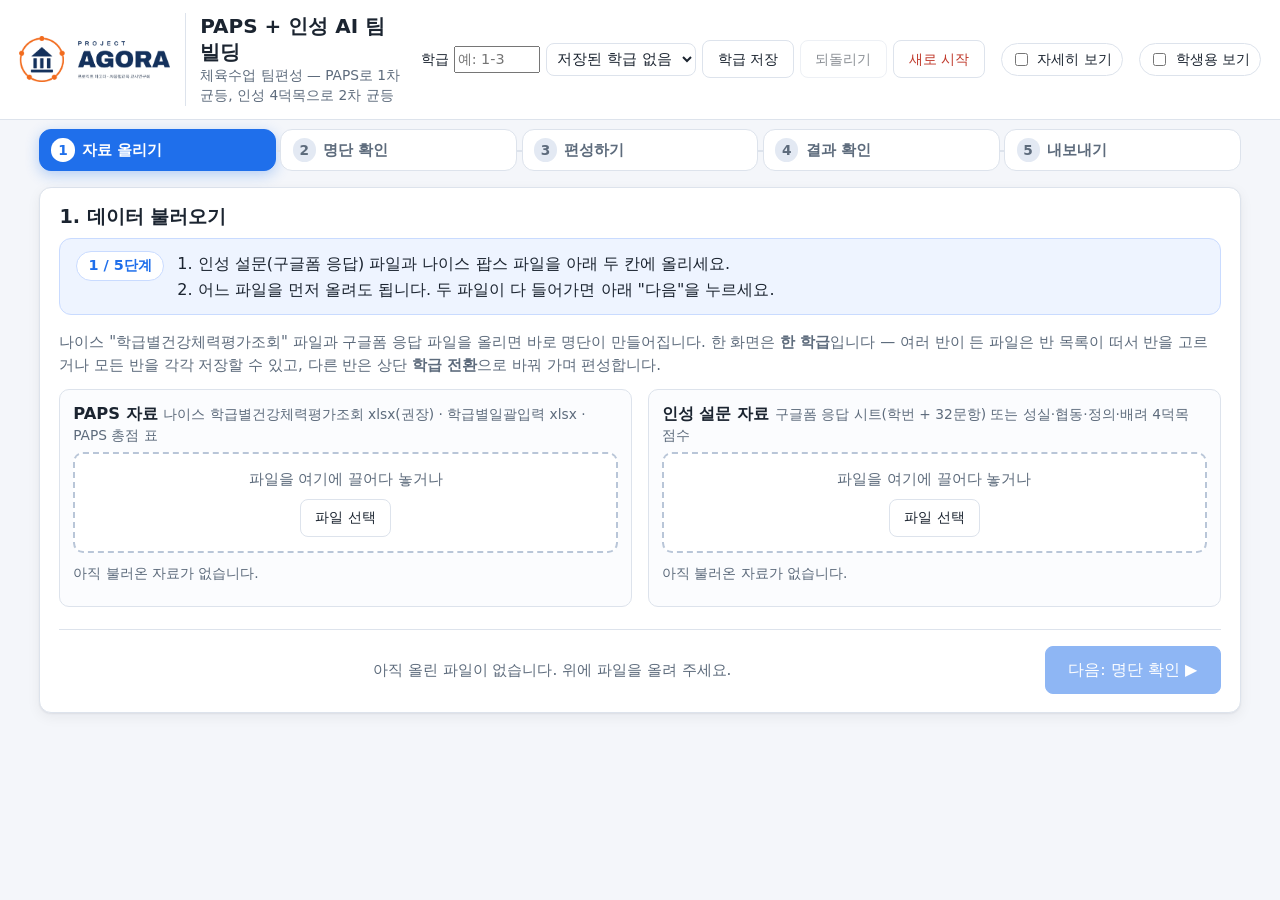
==== commit ccb6c19e: "단계별 화면 도입, 설문을 먼저 올리면 명단이 틀어지던 오류 수정 - 오류 원인: 나이스 파일에는 반 정보가 없어 현재 열린 학급에 번호만으로 합쳐짐. 설문을 먼저 올린 뒤 다른 " ====
--- a/index.html
+++ b/index.html
@@ -6,7 +6,7 @@
   <meta name="theme-color" content="#1f6feb">
   <title>PAPS + 인성 AI 팀빌딩</title>
   <link rel="icon" type="image/png" href="assets/favicon-64.png">
-  <link rel="stylesheet" href="css/style.css?v=14">
+  <link rel="stylesheet" href="css/style.css?v=16">
 </head>
 <body>
   <header class="topbar">
@@ -34,10 +34,10 @@
   </header>
 
   <nav class="steps teacher-only" aria-label="단계">
-    <a href="#sec-import"><b>1</b> 데이터 불러오기</a>
+    <a href="#sec-import"><b>1</b> 자료 올리기</a>
     <a href="#sec-roster"><b>2</b> 명단 확인</a>
-    <a href="#sec-settings"><b>3</b> 편성 설정</a>
-    <a href="#sec-result"><b>4</b> 결과</a>
+    <a href="#sec-settings"><b>3</b> 편성하기</a>
+    <a href="#sec-result"><b>4</b> 결과 확인</a>
     <a href="#sec-export"><b>5</b> 내보내기</a>
   </nav>
 
@@ -246,7 +246,8 @@
   <script src="js/parse.js?v=5"></script>
   <script src="js/state.js?v=7"></script>
   <script src="js/export.js?v=7"></script>
-  <script src="js/ui.js?v=17"></script>
-  <script src="js/app.js?v=3"></script>
+  <script src="js/ui.js?v=19"></script>
+  <script src="js/wizard.js?v=1"></script>
+  <script src="js/app.js?v=4"></script>
 </body>
 </html>
--- a/css/style.css
+++ b/css/style.css
@@ -217,7 +217,8 @@
 .result-note { margin-top: .8rem; }
 .result-note label { display: flex; flex-direction: column; gap: .25rem; font-weight: 600; font-size: .9rem; }
 .result-note textarea { width: 100%; border: 1px solid var(--line); border-radius: 8px; padding: .45rem .6rem; font-weight: 400; resize: vertical; }
-.class-group select { max-width: 13em; padding: .35rem .4rem; border: 1px solid var(--line); border-radius: 8px; background: #fff; }
+.class-group { flex-wrap: wrap; max-width: 100%; }
+.class-group select { min-width: 0; max-width: 13em; padding: .35rem .4rem; border: 1px solid var(--line); border-radius: 8px; background: #fff; }
 
 .balance { margin-top: 1rem; overflow: auto; }
 .balance table { border-collapse: collapse; width: 100%; font-size: .86rem; }
@@ -242,6 +243,34 @@
 .toast { position: fixed; left: 50%; bottom: 1.5rem; transform: translateX(-50%); background: #1b2430; color: #fff; padding: .6rem 1rem; border-radius: 10px; font-size: .9rem; z-index: 50; box-shadow: var(--shadow); max-width: 90vw; }
 .toast.error { background: var(--danger); }
 
+/* ---------- 단계별 화면 (wizard.js) ---------- */
+body.wizard main > section.card { display: none; }
+body.wizard main > section.card.step-active { display: block; animation: stepIn .25s ease-out; }
+body.wizard.student-view main > #sec-result { display: block; }   /* 학생용 보기는 결과만 */
+@keyframes stepIn { from { opacity: 0; transform: translateY(8px); } to { opacity: 1; transform: none; } }
+nav.steps { align-items: center; justify-content: space-between; max-width: 1240px; margin: 0 auto; width: 100%; }
+.stepper { list-style: none; margin: 0; padding: 0; display: flex; gap: .3rem; flex: 1; counter-reset: s; }
+.stepper .step { flex: 1; position: relative; min-width: 0; }
+.stepper .step:not(:last-child)::after { content: ''; position: absolute; top: 50%; right: -.3rem; width: .3rem; height: 2px; background: var(--line); }
+.stepper button { width: 100%; display: flex; align-items: center; gap: .45rem; padding: .5rem .7rem; border-radius: 12px; border: 1px solid var(--line); background: var(--card); color: var(--muted); cursor: pointer; font-size: .95rem; font-weight: 600; text-align: left; transition: background .15s, border-color .15s; }
+.stepper button:hover { border-color: var(--accent); }
+.stepper b { flex: none; display: inline-grid; place-items: center; width: 1.7em; height: 1.7em; border-radius: 50%; background: #e3e9f3; color: var(--muted); font-size: .9em; }
+.stepper .lbl { white-space: nowrap; overflow: hidden; text-overflow: ellipsis; }
+.stepper .done button { color: var(--ok); }
+.stepper .done b { background: var(--ok); color: #fff; }
+.stepper .current button { background: var(--accent); border-color: var(--accent); color: #fff; box-shadow: 0 4px 14px rgba(31, 111, 235, .3); }
+.stepper .current b { background: #fff; color: var(--accent); }
+.onepage { font-size: .85rem; color: var(--muted); white-space: nowrap; margin-left: .6rem; display: inline-flex; align-items: center; gap: .25rem; }
+body:not(.wizard) .step-guide, body:not(.wizard) .step-nav { display: none; }
+.step-guide { display: flex; gap: .9rem; align-items: flex-start; background: #eef4ff; border: 1px solid #c9dbff; border-radius: 12px; padding: .75rem 1rem; margin: .3rem 0 1rem; }
+.step-guide .step-count { flex: none; font-weight: 800; color: var(--accent); background: #fff; border-radius: 999px; padding: .2rem .7rem; font-size: .9rem; border: 1px solid #c9dbff; }
+.step-guide ol { margin: 0; padding-left: 1.2rem; font-size: 1rem; line-height: 1.6; color: var(--ink); }
+.step-nav { display: flex; align-items: center; justify-content: space-between; gap: .8rem; margin-top: 1.4rem; padding-top: 1rem; border-top: 1px solid var(--line); flex-wrap: wrap; }
+.step-status { flex: 1 1 260px; text-align: center; color: var(--ok); font-weight: 600; font-size: .95rem; }
+.step-status.wait { color: var(--muted); font-weight: 500; }
+.btn.pulse { animation: pulseBtn 1.6s ease-in-out infinite; }
+@keyframes pulseBtn { 0%, 100% { box-shadow: 0 0 0 0 rgba(31, 111, 235, .45); } 50% { box-shadow: 0 0 0 8px rgba(31, 111, 235, 0); } }
+
 /* ---------- 간단 보기 (기본) / 자세히 보기 ---------- */
 body.simple .adv { display: none !important; }
 body:not(.simple) .simple-only { display: none !important; }
@@ -257,6 +286,8 @@
 @media print {
   body { background: #fff; font-size: 12px; }
   .topbar, .steps, footer, .no-print, .teacher-only, .toast, #charts { display: none !important; }
+  body.wizard main > #sec-result { display: block !important; }
+  .step-guide, .step-nav { display: none !important; }
   main { padding: 0; max-width: none; }
   .card { border: none; box-shadow: none; padding: 0; }
   .teams-grid { grid-template-columns: repeat(3, 1fr); gap: .5rem; }
@@ -297,6 +328,17 @@
   .switch { font-size: 1rem; padding: .4rem .8rem; }
   .steps { padding: .6rem .9rem; gap: .5rem; }
   .steps a { font-size: .98rem; padding: .45rem .85rem; }
+  .topbar-actions .class-group { width: 100%; }
+  .class-group .inline { flex: 1 1 auto; }
+  .class-group select { flex: 1 1 8em; }
+  .stepper { gap: .25rem; }
+  .stepper button { flex-direction: column; gap: .15rem; padding: .4rem .2rem; font-size: .8rem; text-align: center; }
+  .stepper .lbl { white-space: normal; line-height: 1.2; }
+  .onepage { display: none; }
+  .step-guide { flex-direction: column; gap: .4rem; }
+  .step-nav .btn.big { flex: 1 1 100%; justify-content: center; }
+  .step-nav > span:first-child { display: none; }
+  .step-status { order: -1; flex-basis: 100%; }
   main { padding: .4rem .9rem 2rem; gap: .9rem; }
   .card { padding: 1rem .9rem; }
   .desc, .hint { font-size: .95rem; }
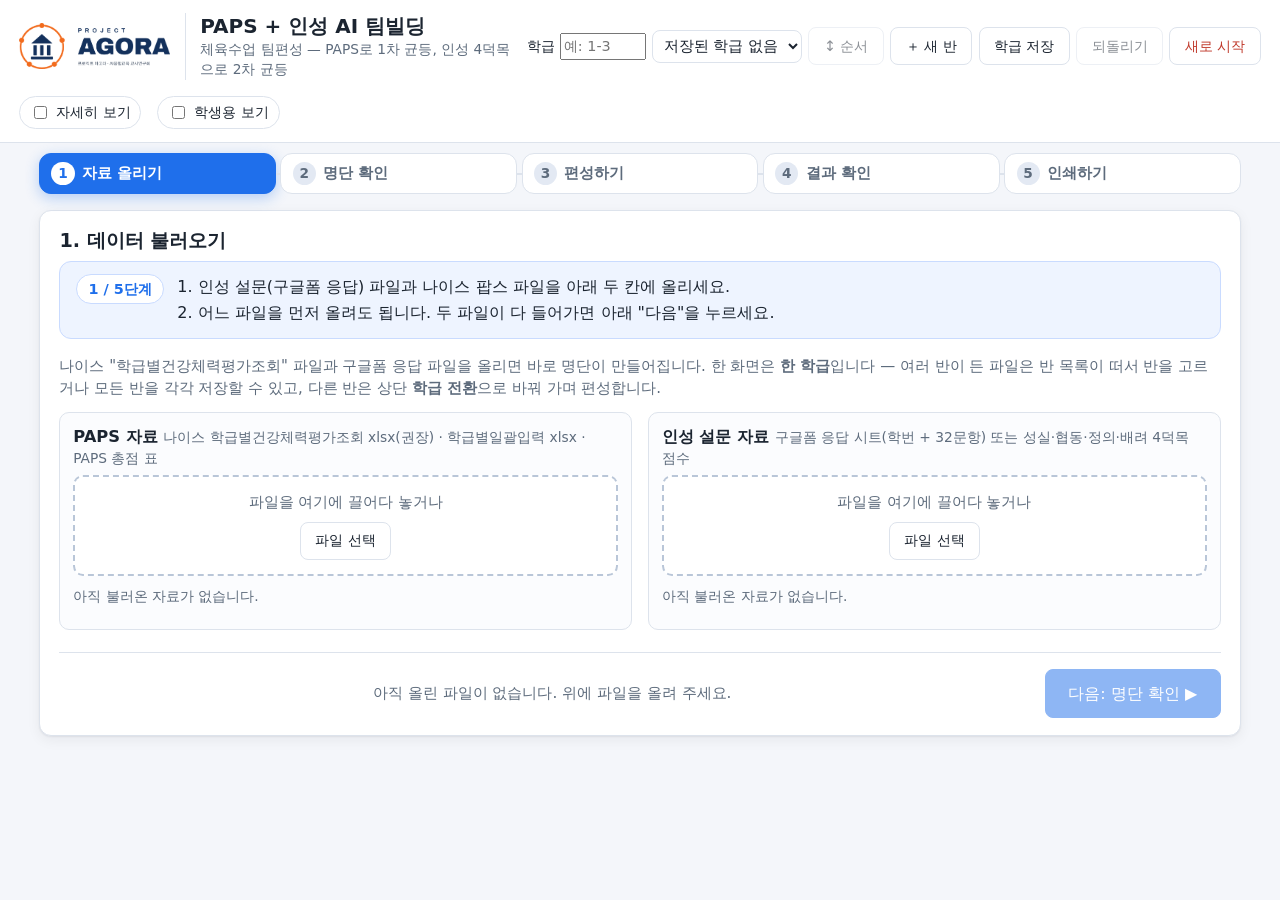
==== commit 784547d2: "인쇄 미리보기 도입(엑셀 대신), 드래프트 주장 지정, 새로운 조합 편성, PAPS 총점 수정, 학급 순서 변경 인쇄하기 (5단계) - 엑셀 내보내기 대신 인쇄 미리보기를 연다: " ====
--- a/index.html
+++ b/index.html
@@ -6,7 +6,7 @@
   <meta name="theme-color" content="#1f6feb">
   <title>PAPS + 인성 AI 팀빌딩</title>
   <link rel="icon" type="image/png" href="assets/favicon-64.png">
-  <link rel="stylesheet" href="css/style.css?v=16">
+  <link rel="stylesheet" href="css/style.css?v=18">
 </head>
 <body>
   <header class="topbar">
@@ -20,12 +20,14 @@
     <div class="topbar-actions teacher-only">
       <span class="inline-group class-group"><label class="inline" title="학급 이름. &quot;1-3&quot;처럼 적으면 여러 반이 든 파일에서 이 반만 자동으로 들어옵니다">학급 <input id="class-label" type="text" placeholder="예: 1-3" size="6"></label>
       <select id="saved-select" title="저장된 학급으로 전환 (현재 학급은 자동 저장)"><option value="">학급 전환…</option></select>
+      <button id="btn-order-class" class="btn ghost" type="button" title="학급 전환 목록의 순서를 바꿉니다">↕ 순서</button>
+      <button id="btn-new-class" class="btn" type="button" title="현재 학급은 저장해 두고, 비어 있는 새 반을 만들어 엽니다">＋ 새 반</button>
       <button id="btn-save-class" class="btn" title="현재 자료·설정·결과를 학급 이름으로 이 브라우저에 보관">학급 저장</button>
       <button id="btn-del-class" class="btn ghost adv" title="현재 학급의 저장본 삭제">저장본 삭제</button></span>
       <button id="btn-undo" class="btn ghost">되돌리기</button>
       <button id="btn-reset" class="btn ghost danger">새로 시작</button>
     </div>
-    <label class="switch teacher-only" title="세부 설정·차트·고급 내보내기까지 모두 보여줍니다">
+    <label class="switch teacher-only" title="세부 설정·차트·엑셀 내보내기까지 모두 보여줍니다">
       <input type="checkbox" id="detail-toggle"><span>자세히 보기</span>
     </label>
     <label class="switch" title="개인 점수를 숨기고 팀 구성과 팀 단위 균형만 보여줍니다">
@@ -38,7 +40,7 @@
     <a href="#sec-roster"><b>2</b> 명단 확인</a>
     <a href="#sec-settings"><b>3</b> 편성하기</a>
     <a href="#sec-result"><b>4</b> 결과 확인</a>
-    <a href="#sec-export"><b>5</b> 내보내기</a>
+    <a href="#sec-export"><b>5</b> 인쇄하기</a>
   </nav>
 
   <main>
@@ -90,7 +92,7 @@
           <li><b>PAPS 계산값</b>: 번호·이름과 "PAPS 총점"(100점 만점) 또는 "PAPS 등급"(1~5) 한 열.</li>
           <li><b>인성 32문항 (구글폼 응답 시트)</b>: 헤더가 "1. 문항…"처럼 번호로 시작하거나 문항 원문이면 자동 인식. 응답이 "④ 그렇다" 같은 글자여도 1~5점으로 읽습니다. <b>학번</b> 열("10130 홍길동" = 1학년 1반 30번)에서 번호·이름·학년을 읽고, 학교·타임스탬프 열과 B1~B5 보조문항은 제외합니다. 성실(1–8)·협동(9–16)·정의(17–24)·배려(25–32) 평균을 씁니다.</li>
           <li><b>인성 4덕목</b>: 성실·협동·정의·배려 열(1~5점).</li>
-          <li>성별 열(남/여)이 있으면 함께 읽습니다. 빈 양식은 5번 내보내기에서 받을 수 있습니다.</li>
+          <li>성별 열(남/여)이 있으면 함께 읽습니다. 빈 양식은 5단계(자세히 보기)에서 받을 수 있습니다.</li>
         </ul>
       </details>
     </section>
@@ -104,8 +106,8 @@
           <button id="btn-add-row" class="btn ghost" type="button">+ 학생 추가</button>
         </div>
       </div>
-      <p class="desc simple-only">성별이 비어 있으면 채워 주세요. 점수 칸에 마우스를 올리면 종목별 점수가 보입니다. 오늘 결석·활동 제한·기록/심판인 학생은 <b>참여</b> 칸을 바꾸면 편성에서 빠지고, 다시 "참여"로 바꾸면 원래 팀으로 돌아옵니다.</p>
-      <p class="desc adv">PAPS 점수는 공식 기준표(학교건강검사규칙 별표 4·5)로 종목당 0~20점을 매겨 5영역 합계 <b>100점 만점</b>으로 계산합니다(성별·학년 필요). 성별이 없으면 학급 내 상대점수(<span class="badge warn">상대</span>)로, 자료가 없으면 학급 평균(<span class="badge warn">대체</span>)으로 채워 편성에 포함합니다. 원기록이 없는 학생은 PAPS 총점/등급을, 32문항이 없는 학생은 4덕목 점수를 직접 입력할 수 있습니다. 점수 칸에 마우스를 올리면 종목별 점수가 보입니다.</p>
+      <p class="desc simple-only">성별이 비어 있으면 채워 주세요. 점수 칸에 마우스를 올리면 종목별 점수가 보입니다. PAPS 기록과 실제 수행 능력의 차이가 큰 학생은 <b>PAPS 총점</b> 칸의 숫자를 직접 고칠 수 있습니다(<span class="badge warn">교사 수정</span> 표시, ↺로 원래 점수 복원). 오늘 결석·활동 제한·기록/심판인 학생은 <b>참여</b> 칸을 바꾸면 편성에서 빠지고, 다시 "참여"로 바꾸면 원래 팀으로 돌아옵니다.</p>
+      <p class="desc adv">PAPS 점수는 공식 기준표(학교건강검사규칙 별표 4·5)로 종목당 0~20점을 매겨 5영역 합계 <b>100점 만점</b>으로 계산합니다(성별·학년 필요). 성별이 없으면 학급 내 상대점수(<span class="badge warn">상대</span>)로, 자료가 없으면 학급 평균(<span class="badge warn">대체</span>)으로 채워 편성에 포함합니다. 원기록이 없는 학생은 PAPS 총점/등급을, 32문항이 없는 학생은 4덕목 점수를 직접 입력할 수 있습니다. 점수 칸에 마우스를 올리면 종목별 점수가 보입니다. 기록과 실제 수행 능력의 차이가 큰 학생은 <b>PAPS 총점 칸의 숫자를 직접 고치면</b> 그 점수(<span class="badge warn">교사 수정</span>)로 편성하며, 칸을 비우거나 ↺를 누르면 원래 점수로 돌아갑니다. 파일을 다시 올려도 수정한 점수는 유지됩니다.</p>
       <div class="table-wrap">
         <table class="roster" id="roster-table">
           <thead>
@@ -178,8 +180,9 @@
     <section id="sec-result" class="card">
       <div class="sec-head">
         <h2>4. 편성 결과 <span id="result-class" class="hint"></span></h2>
-        <div class="row teacher-only no-print">
-          <button id="btn-print" class="btn ghost" type="button">인쇄</button>
+        <div class="row wrap teacher-only no-print">
+          <button id="btn-remix" class="btn" type="button" hidden title="팀 평균(PAPS·인성)은 비슷하게 유지하면서, 지금과 같은 팀이었던 학생들이 되도록 다시 만나지 않게 앱이 팀을 새로 짭니다. 균형 수치는 조금 낮아질 수 있고, 상단 '되돌리기'로 되돌릴 수 있습니다.">🔀 새로운 조합으로 다시 편성</button>
+          <button id="btn-print" class="btn ghost" type="button" title="게시용 팀 명단 인쇄 미리보기를 엽니다">🖨 인쇄</button>
         </div>
       </div>
       <div id="result-summary"></div>
@@ -197,19 +200,28 @@
       <div id="charts" class="charts adv"></div>
     </section>
 
-    <!-- 5. 내보내기 -->
+    <!-- 5. 인쇄 · 내보내기 -->
     <section id="sec-export" class="card teacher-only">
-      <h2>5. 내보내기</h2>
+      <h2>5. 인쇄하기</h2>
       <div class="export-grid">
-        <div>
-          <h3>팀 명단</h3>
+        <div class="print-box">
+          <h3>팀 명단 인쇄</h3>
           <div class="row wrap">
-            <button id="btn-xlsx" class="btn primary" type="button">팀 명단 엑셀 (게시용)</button>
-            <button id="btn-xlsx-teacher" class="btn adv" type="button">교사용 엑셀 (개인점수 포함)</button>
-            <button id="btn-print2" class="btn ghost" type="button">인쇄</button>
-            <button id="btn-xlsx-all" class="btn ghost adv" type="button" title="학급 저장된 모든 반의 게시용 명단을 반마다 시트 하나로">저장된 모든 학급 명단 (한 파일)</button>
-          </div>
-          <p class="hint adv">게시용에는 개인 점수가 들어가지 않습니다(학급·편성일·수업일 칸 포함). 교사용 파일은 학생에게 공개하지 마세요.</p>
+            <button id="btn-print-roster" class="btn primary big" type="button" title="교실에 붙이는 팀 명단 — 개인 점수 없음, 한 장에 맞게 글자 크기 자동 조절">🖨 팀 명단 인쇄 (게시용)</button>
+            <button id="btn-print-teams" class="btn" type="button" title="팀마다 한 장씩 — 큰 글씨 명단과 역할·메모 칸 (팀에 나눠 줄 때)">팀별 한 장씩</button>
+            <button id="btn-print-teacher" class="btn" type="button" title="개인 점수와 팀 균형표가 들어간 교사 보관용 — 학생에게 공개하지 마세요">교사용 (개인 점수 포함)</button>
+            <button id="btn-print-all" class="btn ghost" type="button" title="학급 저장된 모든 반의 게시용 명단을 반마다 한 장씩 이어서 인쇄">저장된 모든 학급 명단</button>
+          </div>
+          <p class="hint">버튼을 누르면 <b>인쇄 미리보기</b>가 열립니다. 종이 한 장에 맞게 글자 크기가 자동으로 맞춰지고, 용지 방향·흑백·제목을 고른 뒤 바로 인쇄합니다. 게시용에는 개인 점수가 들어가지 않습니다. PDF로 보관하려면 인쇄 창의 대상에서 "PDF로 저장"을 고르세요.</p>
+        </div>
+        <div class="adv">
+          <h3>엑셀 파일로 받기</h3>
+          <div class="row wrap">
+            <button id="btn-xlsx" class="btn" type="button">팀 명단 엑셀 (게시용)</button>
+            <button id="btn-xlsx-teacher" class="btn" type="button">교사용 엑셀 (개인점수 포함)</button>
+            <button id="btn-xlsx-all" class="btn ghost" type="button" title="학급 저장된 모든 반의 게시용 명단을 반마다 시트 하나로">저장된 모든 학급 명단 (한 파일)</button>
+          </div>
+          <p class="hint">명단을 다른 문서에 붙여 쓰거나 가공할 때만 쓰세요. 교사용 파일은 학생에게 공개하지 마세요.</p>
         </div>
         <div class="adv">
           <h3>세션 저장/불러오기</h3>
@@ -235,19 +247,62 @@
     <p>인성 척도: 박정준·오승현(2015) 중학생 스포츠 인성 척도를 프로젝트 아고라가 수정한 32문항(성실·협동·정의·배려). PAPS와 인성은 합산하지 않으며 개인 점수는 공개하지 않습니다. 자료는 이 브라우저에만 저장됩니다.</p>
   </footer>
 
+  <!-- 학급 목록 순서 바꾸기 -->
+  <dialog id="class-order" class="dialog" aria-labelledby="class-order-title">
+    <h3 id="class-order-title">학급 목록 순서</h3>
+    <p class="hint">▲▼를 누르거나 줄을 끌어서 순서를 바꾸세요. 상단 <b>학급 전환</b> 목록과 "저장된 모든 학급 명단" 엑셀의 시트 순서가 함께 바뀝니다.</p>
+    <ol id="class-order-list" class="order-list"></ol>
+    <div class="row wrap dialog-actions">
+      <button id="btn-order-sort" class="btn" type="button" title="1-1, 1-2, … 1-10 처럼 이름(숫자) 순서로 정렬">이름순 정렬</button>
+      <button id="btn-order-close" class="btn primary" type="button">닫기</button>
+    </div>
+  </dialog>
+
+  <!-- 인쇄 미리보기 (print.js) — 열려 있는 동안 인쇄하면 아래 종이(.sheet)만 찍힙니다 -->
+  <div id="print-view" class="print-view" hidden>
+    <div class="pv-bar">
+      <b class="pv-name">🖨 인쇄 미리보기</b>
+      <label>인쇄물
+        <select id="pv-kind">
+          <option value="roster">팀 명단 (게시용)</option>
+          <option value="teams">팀별 한 장씩</option>
+          <option value="teacher">교사용 (개인 점수 포함)</option>
+          <option value="all">저장된 모든 학급 명단</option>
+        </select>
+      </label>
+      <label>용지
+        <select id="pv-orient">
+          <option value="portrait">A4 세로</option>
+          <option value="landscape">A4 가로</option>
+        </select>
+      </label>
+      <label class="check" title="이름 옆에 남/여를 표시합니다"><input type="checkbox" id="pv-gender"> 성별 표시</label>
+      <label class="check" title="색을 빼고 선과 글자만 인쇄합니다 (잉크 절약 · 흑백 프린터)"><input type="checkbox" id="pv-mono"> 흑백</label>
+      <label id="pv-title-wrap" class="grow">제목 <input type="text" id="pv-title" maxlength="40"></label>
+      <label id="pv-sub-wrap" class="grow">한 줄 메모 <input type="text" id="pv-sub" maxlength="60" placeholder="예: 11월 14일 3교시 · 배구 리그"></label>
+      <span class="pv-actions">
+        <span id="pv-info" class="pv-info"></span>
+        <button id="pv-print" class="btn primary big" type="button">🖨 인쇄</button>
+        <button id="pv-close" class="btn" type="button">닫기</button>
+      </span>
+    </div>
+    <div class="pv-scroll"><div id="pv-pages" class="pv-pages"></div></div>
+  </div>
+
   <div id="toast" class="toast" hidden></div>
 
   <script src="vendor/xlsx.full.min.js"></script>
   <script>if (!window.XLSX) { document.write('<script src="https://cdn.sheetjs.com/xlsx-0.20.3/package/dist/xlsx.full.min.js"><\/script>'); }</script>
   <script src="js/questions.js?v=3"></script>
   <script src="js/paps_table.js?v=3"></script>
-  <script src="js/scoring.js?v=3"></script>
-  <script src="js/algorithm.js?v=6"></script>
+  <script src="js/scoring.js?v=5"></script>
+  <script src="js/algorithm.js?v=7"></script>
   <script src="js/parse.js?v=5"></script>
-  <script src="js/state.js?v=7"></script>
-  <script src="js/export.js?v=7"></script>
-  <script src="js/ui.js?v=19"></script>
-  <script src="js/wizard.js?v=1"></script>
+  <script src="js/state.js?v=8"></script>
+  <script src="js/export.js?v=8"></script>
+  <script src="js/ui.js?v=21"></script>
+  <script src="js/print.js?v=1"></script>
+  <script src="js/wizard.js?v=2"></script>
   <script src="js/app.js?v=4"></script>
 </body>
 </html>
--- a/css/style.css
+++ b/css/style.css
@@ -137,6 +137,11 @@
 table.roster tr.inactive td { background: #fafbfc; }
 table.roster tr.inactive td:not(:nth-last-child(2)):not(:last-child) { opacity: .55; }
 table.roster tr.inactive input[data-field=name] { text-decoration: line-through; }
+/* PAPS 총점 직접 수정 칸 (교사 수정) */
+table.roster input.paps-edit { width: 4.6em; min-width: 0; border-color: var(--line); background: #fff; font-variant-numeric: tabular-nums; }
+table.roster input.paps-edit.edited { border-color: #e2c97e; background: var(--warn-bg); color: var(--warn-ink); font-weight: 700; }
+table.roster td.num .unit { margin: 0 .3rem 0 .15rem; color: var(--muted); }
+table.roster td.num .btn.small { padding: .05rem .35rem; margin-left: .1rem; vertical-align: baseline; }
 .badge { display: inline-block; font-size: .8rem; padding: .05rem .4rem; border-radius: 999px; background: #e9eef6; color: var(--muted); margin: 0 .1rem; }
 .badge.warn { background: var(--warn-bg); color: var(--warn-ink); }
 .badge.ok { background: #e3f6ec; color: var(--ok); }
@@ -206,6 +211,9 @@
 .member .g.f { background: #ffe4ec; color: #a3244b; }
 .member .sc { margin-left: auto; font-size: .8rem; color: var(--muted); font-variant-numeric: tabular-nums; white-space: nowrap; }
 .member .pin { font-size: .8rem; }
+.member.captain { background: #fff8e1; box-shadow: inset 0 0 0 1px #ecd9a0; flex-wrap: wrap; row-gap: 0; }   /* 좁으면 점수만 다음 줄로 */
+.member.captain .nm { white-space: nowrap; }
+.member .cap { font-size: .76rem; font-weight: 700; padding: 0 .4rem; border-radius: 999px; background: #ffe9a8; color: #7a5200; white-space: nowrap; }
 .unassigned { border: 1px dashed #c9a227; background: #fffaf0; border-radius: 10px; padding: .5rem .7rem; margin-bottom: .8rem; }
 .unassigned .members { flex-direction: row; flex-wrap: wrap; padding: .3rem 0 0; }
 .unassigned .btn { margin: 0 .3rem; vertical-align: middle; }
@@ -219,6 +227,21 @@
 .result-note textarea { width: 100%; border: 1px solid var(--line); border-radius: 8px; padding: .45rem .6rem; font-weight: 400; resize: vertical; }
 .class-group { flex-wrap: wrap; max-width: 100%; }
 .class-group select { min-width: 0; max-width: 13em; padding: .35rem .4rem; border: 1px solid var(--line); border-radius: 8px; background: #fff; }
+/* 학급 목록 순서 창 */
+dialog.dialog { border: 1px solid var(--line); border-radius: var(--radius); padding: 1.1rem 1.2rem; width: min(26rem, calc(100vw - 2rem)); max-height: calc(100vh - 2rem); box-shadow: 0 12px 40px rgba(16, 24, 40, .25); color: var(--ink); background: var(--card); }
+dialog.dialog::backdrop { background: rgba(16, 24, 40, .4); }
+dialog.dialog h3 { font-size: 1.1rem; }
+.order-list { list-style: none; margin: .7rem 0; padding: 0; display: flex; flex-direction: column; gap: .3rem; max-height: min(60vh, 26rem); overflow: auto; counter-reset: ord; }
+.order-list li { display: flex; align-items: center; gap: .4rem; padding: .35rem .5rem; border: 1px solid var(--line); border-radius: 8px; background: #fff; counter-increment: ord; }
+.order-list li::before { content: counter(ord); flex: none; min-width: 1.5em; text-align: right; color: var(--muted); font-size: .86rem; font-variant-numeric: tabular-nums; }
+.order-list li.cur { border-color: var(--accent); background: #eef4ff; }
+.order-list li.over { border-color: var(--accent); box-shadow: 0 -3px 0 var(--accent); }
+.order-list li.dragging { opacity: .45; }
+.order-list li.empty { color: var(--muted); border-style: dashed; }
+.order-list li.empty::before { content: none; }
+.order-list .grip { flex: none; color: #a9b4c4; cursor: grab; user-select: none; }
+.order-list .nm { flex: 1; min-width: 0; overflow: hidden; text-overflow: ellipsis; white-space: nowrap; }
+.dialog-actions { justify-content: space-between; }
 
 .balance { margin-top: 1rem; overflow: auto; }
 .balance table { border-collapse: collapse; width: 100%; font-size: .86rem; }
@@ -299,6 +322,129 @@
   .member { background: #f3f3f3; -webkit-print-color-adjust: exact; print-color-adjust: exact; }
   .member .sc, .team-stats { display: none !important; }
   .balance { margin-top: .6rem; }
+}
+
+/* ============================================================
+ * 인쇄 미리보기 · 인쇄물 (print.js)
+ *  .sheet = A4 한 장. 글자 크기는 모두 em 이라 --ps(print.js 가 한 장에 맞게 정함) 하나로 함께 커지고 작아진다.
+ *  종이 여백은 .sheet 의 padding 으로 주고 @page 여백은 0 → 브라우저 머리글·바닥글(날짜·주소)이 찍히지 않는다.
+ * ============================================================ */
+.export-grid .print-box { grid-column: 1 / -1; }
+.print-box .hint { margin-top: .6rem; max-width: 60rem; }
+body.pv-open { overflow: hidden; }
+.print-view { position: fixed; inset: 0; z-index: 40; display: flex; flex-direction: column; background: #59626f; }
+.pv-bar { display: flex; flex-wrap: wrap; align-items: center; gap: .5rem .9rem; padding: .6rem 1rem; background: var(--card); border-bottom: 1px solid var(--line); box-shadow: var(--shadow); font-size: .9rem; }
+.pv-bar .pv-name { font-size: 1.05rem; margin-right: .2rem; white-space: nowrap; }
+.pv-bar label { display: inline-flex; align-items: center; gap: .35rem; color: var(--muted); white-space: nowrap; }
+.pv-bar label.grow { flex: 1 1 13rem; min-width: 10rem; max-width: 24rem; }
+.pv-bar label.grow input { flex: 1; min-width: 0; }
+.pv-bar select, .pv-bar input[type=text] { padding: .35rem .5rem; border: 1px solid var(--line); border-radius: 8px; background: #fff; color: var(--ink); }
+.pv-bar input[type=checkbox] { accent-color: var(--accent); }
+.pv-actions { margin-left: auto; display: inline-flex; align-items: center; gap: .5rem; flex-wrap: wrap; justify-content: flex-end; }
+.pv-info { color: var(--muted); font-size: .86rem; white-space: normal; }
+.pv-scroll { flex: 1; overflow: auto; padding: 1.2rem 12px 3rem; }
+.pv-pages { --page-w: 210mm; --page-h: 297mm; display: flex; flex-direction: column; align-items: center; gap: 1.2rem; }
+.pv-empty { margin-top: 3rem; padding: 1.2rem 1.6rem; border-radius: 12px; background: #fff; color: var(--muted); }
+
+.sheet {
+  --ps: 1; --team: #1f6feb;
+  box-sizing: border-box; flex: none; width: var(--page-w); min-height: var(--page-h); padding: 12mm;
+  display: flex; flex-direction: column; background: #fff; color: #111827; box-shadow: 0 6px 24px rgba(0, 0, 0, .35);
+  font-size: calc(11pt * var(--ps)); line-height: 1.35; overflow-wrap: normal;
+  -webkit-print-color-adjust: exact; print-color-adjust: exact;
+}
+.sheet h1, .sheet h2 { margin: 0; line-height: 1.2; }
+.sh-head { text-align: center; padding-bottom: .8em; margin-bottom: 1em; border-bottom: .16em solid #111827; }
+.sh-head h1 { font-size: 2.1em; font-weight: 800; letter-spacing: -.01em; }
+.sh-head h1 small { font-size: .5em; font-weight: 700; color: #6b7280; margin-left: .2em; }
+.sh-meta { margin-top: .35em; color: #4b5563; font-size: .9em; }
+.sh-sub { display: inline-block; margin-top: .55em; padding: .2em 1em; border-radius: 999px; background: #eef2ff; color: #1e3a8a; font-weight: 700; font-size: 1.05em; }
+.sh-warn { display: inline-block; margin-top: .45em; padding: .1em .6em; border: .08em solid #f3b4ad; border-radius: .4em; background: #fff1f0; color: #b42318; font-size: .85em; font-weight: 700; }
+.sh-body { flex: 1 1 auto; min-width: 0; }
+.sh-foot { padding-top: .9em; font-size: .8em; color: #4b5563; }
+.sh-note { margin-bottom: .3em; }
+.sh-note b { color: #111827; }
+.sh-brand { margin-top: .5em; text-align: right; color: #9ca3af; font-size: 7.5pt; }
+
+/* 팀 카드 */
+.sheet .pt-group { font-size: 1.2em; margin: 1em 0 .55em; padding-left: .5em; border-left: .3em solid #111827; }
+.sheet .pt-group:first-child { margin-top: 0; }
+.pt-group small { margin-left: .6em; font-size: .75em; font-weight: 600; color: #6b7280; }
+.sheet.mono .pt-group small { color: #111827; }
+.pt-grid { display: grid; grid-template-columns: repeat(var(--cols, 3), minmax(0, 1fr)); gap: .8em; align-items: start; }
+.pt { min-width: 0; overflow: hidden; border: .12em solid var(--team); border-radius: .7em; background: #fff; break-inside: avoid; }
+.pt > header { box-sizing: border-box; min-height: 2.3em; display: flex; justify-content: space-between; align-items: center; gap: .4em; padding: .35em .7em; background: var(--team); color: #fff; }
+.pt > header b { min-width: 0; font-size: calc(1.3em * var(--tn, 1)); font-weight: 800; white-space: nowrap; overflow: hidden; text-overflow: ellipsis; }
+.pt > header span { flex: none; font-size: .85em; font-weight: 600; white-space: nowrap; }
+.pt ol { list-style: none; margin: 0; padding: .3em .5em .45em; }
+.pt li { display: flex; align-items: center; gap: .5em; padding: calc(.28em + var(--rp, 0em)) .3em; border-bottom: .06em solid #e5e7eb; }
+.pt li .crown { flex: none; margin-left: -.2em; font-size: 1.05em; line-height: 1; }
+.pt li:last-child { border-bottom: none; }
+.pt li .no { flex: none; width: 1.7em; text-align: right; color: #6b7280; font-size: .9em; font-variant-numeric: tabular-nums; }
+.pt li .nm { flex: 0 1 auto; min-width: 0; font-size: 1.12em; font-weight: 700; white-space: nowrap; overflow: hidden; text-overflow: ellipsis; }
+.pt li.cap { border-radius: .4em; background: #fffbeb; }
+.sheet .g { flex: none; padding: 0 .4em; border-radius: 999px; background: #e3ecff; color: #1f4fa3; font-size: .72em; font-weight: 600; }
+.sheet .g.f { background: #ffe4ec; color: #a3244b; }
+.sheet .tag { flex: none; margin-left: auto; padding: .05em .5em; border-radius: 999px; background: #fff3c4; color: #7a5200; font-size: .72em; font-weight: 700; white-space: nowrap; }
+
+/* 팀별 한 장씩 */
+.ts-band { padding: .45em .9em .6em; border-radius: .6em; background: var(--team); color: #fff; text-align: center; }
+.ts-band .ts-top { display: flex; justify-content: space-between; gap: 1em; font-weight: 700; white-space: nowrap; }
+.ts-band h1 { font-size: calc(2.6em * var(--tn, 1)); font-weight: 800; white-space: nowrap; overflow: hidden; text-overflow: ellipsis; }
+.team-sheet .sh-meta { margin: .6em 0 .9em; text-align: center; }
+.ts-table { width: 100%; border-collapse: collapse; }
+.ts-table th { padding: .3em .6em; border-bottom: .14em solid var(--team); color: #6b7280; font-size: .8em; font-weight: 600; text-align: left; white-space: nowrap; }
+.ts-table td { padding: calc(.5em + var(--rp, 0em)) .6em; border-bottom: .06em solid #d1d5db; white-space: nowrap; vertical-align: middle; }
+.ts-table .no { width: 2.6em; text-align: right; color: #6b7280; font-variant-numeric: tabular-nums; }
+.ts-table td.nm { width: 1%; }
+.ts-table td.nm span.nm { font-size: 1.35em; font-weight: 800; }
+.ts-table .g, .ts-table .tag { margin-left: .5em; vertical-align: .2em; }
+.ts-table tr.cap td { background: #fffbeb; }
+
+/* 교사용 */
+.teacher-sheet .sh-head { text-align: left; }
+.tc-bal { width: 100%; border-collapse: collapse; margin-bottom: .9em; font-size: .92em; }
+.tc-bal th, .tc-bal td { padding: .28em .5em; border-bottom: .06em solid #e5e7eb; text-align: center; white-space: nowrap; font-variant-numeric: tabular-nums; }
+.tc-bal th { background: #f3f4f6; font-weight: 700; }
+.tc-bal th:first-child, .tc-bal td.tn { text-align: left; font-weight: 700; }
+.tc-bal td.tn i { display: inline-block; width: .7em; height: .7em; margin-right: .4em; border-radius: 50%; }
+.tc-bal tr.foot td { background: #fafafa; font-weight: 700; }
+.tc-grid { gap: .7em; }
+.teacher-sheet .pt > header { min-height: 0; padding: .22em .6em; }
+.teacher-sheet .pt > header b { font-size: calc(1.05em * var(--tn, 1)); }
+.tc-table { width: 100%; border-collapse: collapse; font-size: .88em; }
+.tc-table th, .tc-table td { padding: calc(.2em + var(--rp, 0em)) .35em; border-bottom: .06em solid #e5e7eb; text-align: center; white-space: nowrap; font-variant-numeric: tabular-nums; }
+.tc-table tr:last-child td { border-bottom: none; }
+.tc-table th { color: #6b7280; font-size: .9em; font-weight: 600; }
+.tc-table .no { width: 2em; color: #6b7280; }
+.tc-table td.nm { text-align: left; font-weight: 700; }
+.tc-table tr.cap td { background: #fffbeb; }
+
+/* 흑백(잉크 절약) */
+.sheet.mono, .sheet.mono .pt { --team: #111827 !important; }
+.sheet.mono .pt > header { background: #fff; color: #111827; border-bottom: .12em solid #111827; }
+.sheet.mono .ts-band { background: #fff; color: #111827; border: .16em solid #111827; }
+.sheet.mono .sh-sub, .sheet.mono .sh-warn, .sheet.mono .tag, .sheet.mono .g, .sheet.mono .g.f { background: none; color: #111827; border: .06em solid #111827; }
+.sheet.mono .pt li.cap, .sheet.mono tr.cap td, .sheet.mono .tc-bal tr.foot td { background: none; }
+.sheet.mono .tc-bal th { background: none; border-bottom: .12em solid #111827; }
+.sheet.mono .tc-bal td.tn i { display: none; }
+.sheet.mono .sh-meta, .sheet.mono .sh-foot, .sheet.mono .pt li .no, .sheet.mono .ts-table .no, .sheet.mono .ts-table th, .sheet.mono .tc-table th, .sheet.mono .tc-table .no { color: #111827; }
+
+@media (max-width: 640px) {
+  .pv-bar { padding: .5rem .7rem; gap: .4rem .6rem; }
+  .pv-bar label.grow { flex-basis: 100%; max-width: none; }
+  .pv-actions { width: 100%; }
+}
+/* 미리보기가 열려 있을 때 인쇄하면 종이(.sheet)만 찍는다 */
+@media print {
+  body.pv-open { overflow: visible; background: #fff; }
+  body.pv-open > *:not(#print-view) { display: none !important; }
+  body.pv-open .print-view { position: static; display: block; background: #fff; }
+  body.pv-open .pv-bar { display: none !important; }
+  body.pv-open .pv-scroll { overflow: visible; padding: 0; }
+  body.pv-open .pv-pages { display: block; zoom: 1 !important; }
+  body.pv-open .sheet { margin: 0; box-shadow: none; min-height: calc(var(--page-h) - 1mm); break-after: page; page-break-after: always; }
+  body.pv-open .sheet:last-child { break-after: auto; page-break-after: auto; }
 }
 
 /* 큰 화면(FHD 이상): 글자와 본문 폭을 조금 키워 멀리서도 읽기 쉽게 */
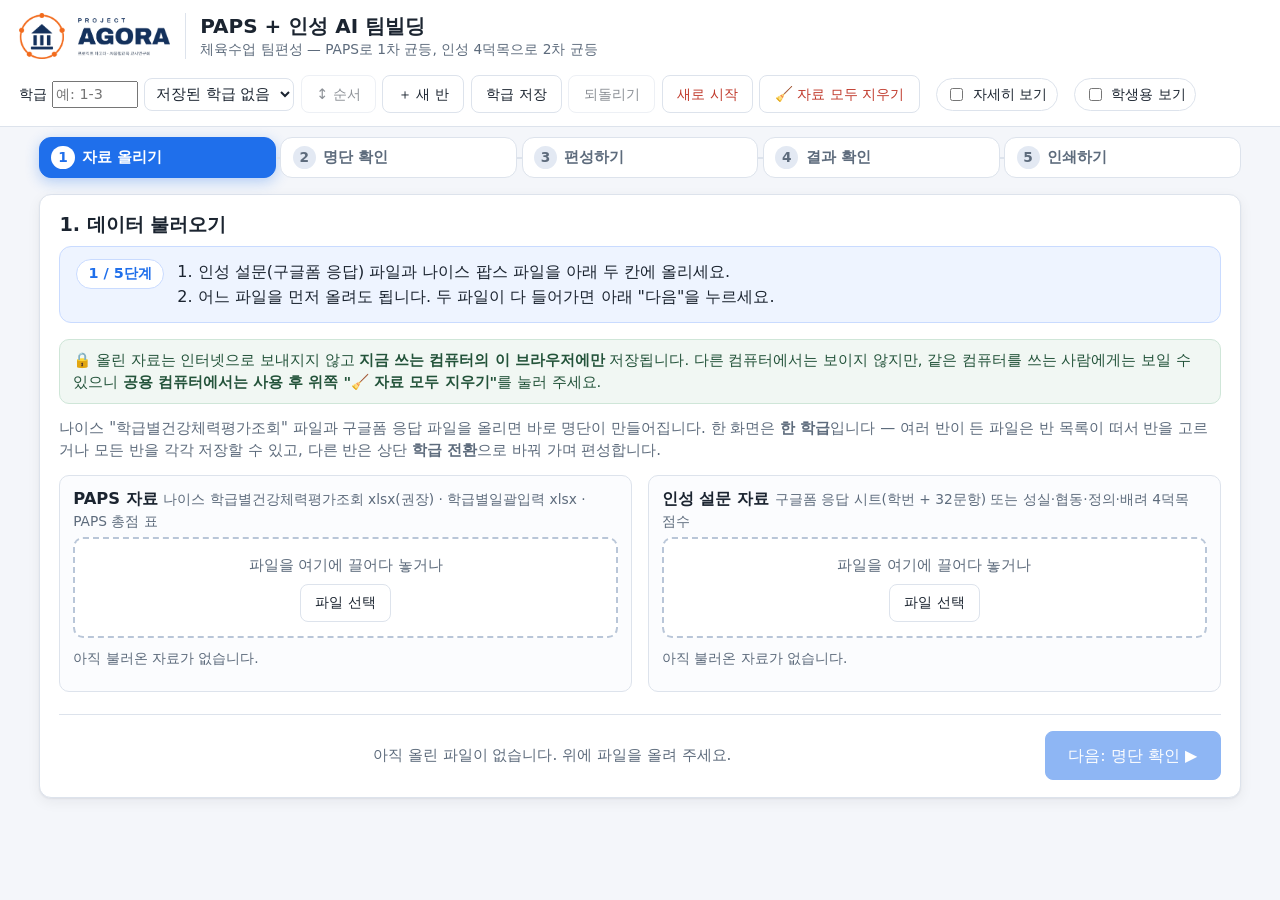
==== commit 773d7948: "개인정보 보호: 예시 명단 파일을 저장소·배포에서 제외, 자료 모두 지우기 버튼과 저장 위치 안내 추가 - sample/ 예시(가명) 파일을 저장소에서 빼고 .gitignore 에" ====
--- a/index.html
+++ b/index.html
@@ -6,7 +6,7 @@
   <meta name="theme-color" content="#1f6feb">
   <title>PAPS + 인성 AI 팀빌딩</title>
   <link rel="icon" type="image/png" href="assets/favicon-64.png">
-  <link rel="stylesheet" href="css/style.css?v=18">
+  <link rel="stylesheet" href="css/style.css?v=20">
 </head>
 <body>
   <header class="topbar">
@@ -25,7 +25,8 @@
       <button id="btn-save-class" class="btn" title="현재 자료·설정·결과를 학급 이름으로 이 브라우저에 보관">학급 저장</button>
       <button id="btn-del-class" class="btn ghost adv" title="현재 학급의 저장본 삭제">저장본 삭제</button></span>
       <button id="btn-undo" class="btn ghost">되돌리기</button>
-      <button id="btn-reset" class="btn ghost danger">새로 시작</button>
+      <button id="btn-reset" class="btn ghost danger" title="현재 화면의 학급만 비웁니다 (저장된 다른 학급은 남음)">새로 시작</button>
+      <button id="btn-wipe" class="btn ghost danger" title="이 컴퓨터(이 브라우저)에 저장된 모든 학급 자료를 완전히 지웁니다. 공용 컴퓨터에서 사용한 뒤 누르세요">🧹 자료 모두 지우기</button>
     </div>
     <label class="switch teacher-only" title="세부 설정·차트·엑셀 내보내기까지 모두 보여줍니다">
       <input type="checkbox" id="detail-toggle"><span>자세히 보기</span>
@@ -47,6 +48,7 @@
     <!-- 1. 데이터 불러오기 -->
     <section id="sec-import" class="card teacher-only">
       <h2>1. 데이터 불러오기</h2>
+      <p class="privacy-note">🔒 올린 자료는 인터넷으로 보내지지 않고 <b>지금 쓰는 컴퓨터의 이 브라우저에만</b> 저장됩니다. 다른 컴퓨터에서는 보이지 않지만, 같은 컴퓨터를 쓰는 사람에게는 보일 수 있으니 <b>공용 컴퓨터에서는 사용 후 위쪽 "🧹 자료 모두 지우기"</b>를 눌러 주세요.</p>
       <p class="desc simple-only">나이스 "학급별건강체력평가조회" 파일과 구글폼 응답 파일을 올리면 바로 명단이 만들어집니다. 한 화면은 <b>한 학급</b>입니다 — 여러 반이 든 파일은 반 목록이 떠서 반을 고르거나 모든 반을 각각 저장할 수 있고, 다른 반은 상단 <b>학급 전환</b>으로 바꿔 가며 편성합니다.</p>
       <p class="desc adv">PAPS 자료와 인성 설문 자료를 각각 올리면 열을 자동으로 읽어 <b>바로 명단에 반영</b>하고, 같은 학급 안에서 <b>번호</b>(없으면 이름) 기준으로 합칩니다. 학번(10130 = 1학년 1반 30번)·반 열·시트 이름에서 반을 읽어 <b>현재 학급과 맞는 반만</b> 들어오고, 다른 반은 제외되거나 반 목록에서 고릅니다. 인식이 애매하거나 시트가 여러 개일 때만 확인 패널이 뜹니다. 반영 뒤에는 건너뛴 행·번호 중복·이름 불일치 등 검증 결과가 함께 표시됩니다.</p>
       <div class="import-grid">
@@ -106,7 +108,7 @@
           <button id="btn-add-row" class="btn ghost" type="button">+ 학생 추가</button>
         </div>
       </div>
-      <p class="desc simple-only">성별이 비어 있으면 채워 주세요. 점수 칸에 마우스를 올리면 종목별 점수가 보입니다. PAPS 기록과 실제 수행 능력의 차이가 큰 학생은 <b>PAPS 총점</b> 칸의 숫자를 직접 고칠 수 있습니다(<span class="badge warn">교사 수정</span> 표시, ↺로 원래 점수 복원). 오늘 결석·활동 제한·기록/심판인 학생은 <b>참여</b> 칸을 바꾸면 편성에서 빠지고, 다시 "참여"로 바꾸면 원래 팀으로 돌아옵니다.</p>
+      <p class="desc simple-only">성별은 <b>남·여 버튼</b>을 한 번 누르면 됩니다. 한쪽 성별만 먼저 누르고 표 아래 <b>빈칸 모두 남/여</b>로 나머지를 한 번에 채울 수 있습니다. 점수 칸에 마우스를 올리면 종목별 점수가 보입니다. PAPS 기록과 실제 수행 능력의 차이가 큰 학생은 <b>PAPS 총점</b> 칸의 숫자를 직접 고칠 수 있습니다(<span class="badge warn">교사 수정</span> 표시, ↺로 원래 점수 복원). 오늘 결석·활동 제한·기록/심판인 학생은 <b>참여</b> 칸을 바꾸면 편성에서 빠지고, 다시 "참여"로 바꾸면 원래 팀으로 돌아옵니다.</p>
       <p class="desc adv">PAPS 점수는 공식 기준표(학교건강검사규칙 별표 4·5)로 종목당 0~20점을 매겨 5영역 합계 <b>100점 만점</b>으로 계산합니다(성별·학년 필요). 성별이 없으면 학급 내 상대점수(<span class="badge warn">상대</span>)로, 자료가 없으면 학급 평균(<span class="badge warn">대체</span>)으로 채워 편성에 포함합니다. 원기록이 없는 학생은 PAPS 총점/등급을, 32문항이 없는 학생은 4덕목 점수를 직접 입력할 수 있습니다. 점수 칸에 마우스를 올리면 종목별 점수가 보입니다. 기록과 실제 수행 능력의 차이가 큰 학생은 <b>PAPS 총점 칸의 숫자를 직접 고치면</b> 그 점수(<span class="badge warn">교사 수정</span>)로 편성하며, 칸을 비우거나 ↺를 누르면 원래 점수로 돌아갑니다. 파일을 다시 올려도 수정한 점수는 유지됩니다.</p>
       <div class="table-wrap">
         <table class="roster" id="roster-table">
@@ -115,6 +117,14 @@
           </thead>
           <tbody id="roster-body"></tbody>
         </table>
+      </div>
+      <!-- 성별 한 번에 넣기: 빈칸이 있는 동안 화면 아래에 붙어 따라다님 -->
+      <div id="gender-tools" class="gender-tools no-print" hidden>
+        <b id="gender-tools-msg" class="gt-msg"></b>
+        <button id="btn-gfill-m" class="btn small" type="button" title="성별이 비어 있는 학생을 모두 남학생으로 채웁니다 (이미 넣은 학생은 그대로)">빈칸 모두 <b>남</b></button>
+        <button id="btn-gfill-f" class="btn small" type="button" title="성별이 비어 있는 학생을 모두 여학생으로 채웁니다 (이미 넣은 학생은 그대로)">빈칸 모두 <b>여</b></button>
+        <button id="btn-gconfirm" class="btn small" type="button" title="추정으로 표시된 성별을 지금 그대로 확정합니다">추정 그대로 확정</button>
+        <span id="gender-tools-hint" class="hint"></span>
       </div>
     </section>
 
@@ -298,11 +308,11 @@
   <script src="js/scoring.js?v=5"></script>
   <script src="js/algorithm.js?v=7"></script>
   <script src="js/parse.js?v=5"></script>
-  <script src="js/state.js?v=8"></script>
+  <script src="js/state.js?v=9"></script>
   <script src="js/export.js?v=8"></script>
-  <script src="js/ui.js?v=21"></script>
+  <script src="js/ui.js?v=23"></script>
   <script src="js/print.js?v=1"></script>
-  <script src="js/wizard.js?v=2"></script>
+  <script src="js/wizard.js?v=3"></script>
   <script src="js/app.js?v=4"></script>
 </body>
 </html>
--- a/css/style.css
+++ b/css/style.css
@@ -128,9 +128,27 @@
 table.roster td.num { font-variant-numeric: tabular-nums; }
 table.roster td.num > span:first-child { margin-right: .25rem; }
 table.roster input::placeholder { color: #b5bfcc; }
-table.roster .gcell { display: inline-flex; align-items: center; gap: .25rem; white-space: nowrap; }
-table.roster .gcell select { width: auto; min-width: 3.4em; }
-table.roster .gcell select.inferred { border-color: #e2c97e; background: #fffaf0; }
+table.roster .gcell { display: flex; align-items: center; gap: .25rem; white-space: nowrap; }   /* 왼쪽 맞춤: '추정' 표시가 사라져도 버튼 위치가 그대로 */
+/* 성별: 한 번 누르는 남·여 버튼 */
+table.roster .gseg { display: inline-flex; border: 1px solid var(--line); border-radius: 8px; overflow: hidden; background: #fff; }
+table.roster .gseg button { border: 0; background: transparent; padding: .22rem .65rem; min-width: 2.4em; font: inherit; color: #8a96a6; cursor: pointer; user-select: none; -webkit-user-select: none; }
+table.roster .gseg button + button { border-left: 1px solid var(--line); }
+table.roster .gseg button:hover { background: #eef3fb; color: var(--ink); }
+table.roster .gseg button:focus-visible { outline: 2px solid var(--accent); outline-offset: -2px; }
+table.roster .gseg button.on.m { background: #1f6feb; color: #fff; font-weight: 700; }
+table.roster .gseg button.on.f { background: #d6336c; color: #fff; font-weight: 700; }
+table.roster .gseg.blank { border-color: #e2c97e; background: #fffaf0; }
+table.roster .gseg.blank button + button { border-left-color: #eadfbd; }
+/* 추정한 성별: 옅게 (한 번 누르면 확정) */
+table.roster .gseg.guess { border-style: dashed; border-color: #b9c4d3; }
+table.roster .gseg.guess button.on.m { background: #e3ecff; color: #1f4fa3; }
+table.roster .gseg.guess button.on.f { background: #ffe4ec; color: #a3244b; }
+.gender-tools { display: flex; align-items: center; gap: .45rem .7rem; flex-wrap: wrap; margin-top: .6rem; padding: .5rem .8rem; border: 1px solid var(--line); border-radius: 10px; background: #f7f9fc; font-size: .9rem; }
+.gender-tools .gt-msg { color: var(--ok); }
+.gender-tools .hint { flex: 1 1 18rem; }
+.gender-tools .btn.small { font-size: .9rem; padding: .3rem .7rem; }
+.gender-tools.todo { position: sticky; bottom: .6rem; z-index: 5; border-color: #e2c97e; background: var(--warn-bg); box-shadow: 0 4px 14px rgba(16, 24, 40, .14); }
+.gender-tools.todo .gt-msg { color: var(--warn-ink); }
 /* 참여 상태 (결석·활동 제한·기록/심판은 편성 제외) */
 table.roster select.status-select { width: auto; min-width: 4.6em; margin-right: .3rem; border-color: var(--line); background: #fff; }
 table.roster select.status-select.off { border-color: #e2c97e; background: var(--warn-bg); color: var(--warn-ink); font-weight: 600; }
@@ -265,6 +283,8 @@
 /* ---------- 토스트 ---------- */
 .toast { position: fixed; left: 50%; bottom: 1.5rem; transform: translateX(-50%); background: #1b2430; color: #fff; padding: .6rem 1rem; border-radius: 10px; font-size: .9rem; z-index: 50; box-shadow: var(--shadow); max-width: 90vw; }
 .toast.error { background: var(--danger); }
+
+.privacy-note { margin: .2rem 0 .8rem; padding: .55rem .8rem; border-radius: 10px; background: #f1f7f3; border: 1px solid #cfe6d8; color: #23533a; font-size: .92rem; line-height: 1.55; }
 
 /* ---------- 단계별 화면 (wizard.js) ---------- */
 body.wizard main > section.card { display: none; }
@@ -498,6 +518,9 @@
   .dropzone .row { flex-wrap: wrap; }
   table.roster { font-size: .95rem; }
   table.roster th, table.roster td { padding: .4rem .5rem; }
+  /* 화면 아래에 붙는 성별 막대는 버튼만 (설명 글은 화면을 많이 가림) */
+  .gender-tools { padding: .5rem .6rem; }
+  .gender-tools.todo .hint { display: none; }
   .badge { font-size: .8rem; }
   .settings-grid label { font-size: 1rem; }
   .teams-grid { grid-template-columns: 1fr; }
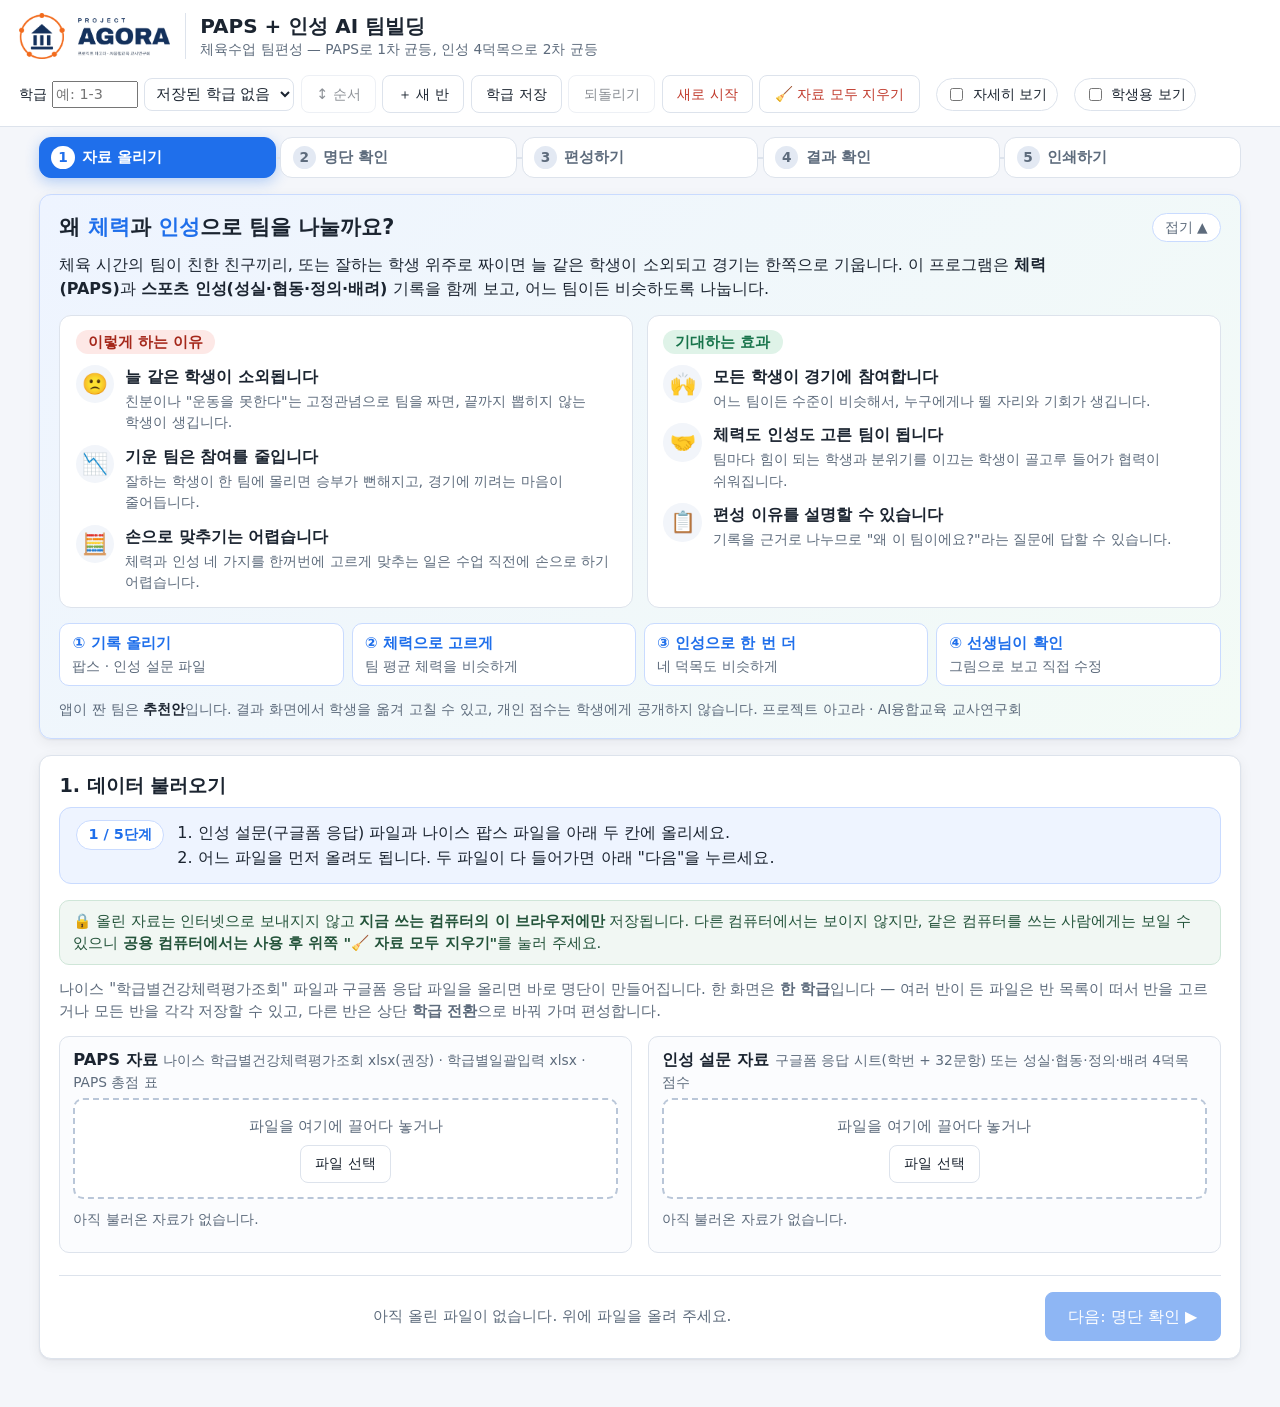
==== commit 86cc50e4: "첫 화면에 이유·기대 효과 소개, 결과 확인을 숫자 대신 판정과 그림으로 첫 화면 - 1단계 맨 위에 "왜 체력과 인성으로 팀을 나눌까요?" 소개 카드 추가   (이렇게 하는 이유" ====
--- a/index.html
+++ b/index.html
@@ -6,7 +6,7 @@
   <meta name="theme-color" content="#1f6feb">
   <title>PAPS + 인성 AI 팀빌딩</title>
   <link rel="icon" type="image/png" href="assets/favicon-64.png">
-  <link rel="stylesheet" href="css/style.css?v=20">
+  <link rel="stylesheet" href="css/style.css?v=21">
 </head>
 <body>
   <header class="topbar">
@@ -45,6 +45,42 @@
   </nav>
 
   <main>
+    <!-- 첫 화면 소개: 이렇게 팀을 나누는 이유와 기대 효과 (1단계에서만 보이고, 접어 둘 수 있음) -->
+    <section id="sec-intro" class="card intro teacher-only no-print">
+      <details id="intro-box" open>
+        <summary>
+          <span class="intro-title">왜 <b>체력</b>과 <b>인성</b>으로 팀을 나눌까요?</span>
+          <span class="intro-toggle" aria-hidden="true"></span>
+        </summary>
+        <p class="intro-lead">체육 시간의 팀이 친한 친구끼리, 또는 잘하는 학생 위주로 짜이면 늘 같은 학생이 소외되고 경기는 한쪽으로 기웁니다. 이 프로그램은 <b>체력(PAPS)</b>과 <b>스포츠 인성(성실·협동·정의·배려)</b> 기록을 함께 보고, 어느 팀이든 비슷하도록 나눕니다.</p>
+        <div class="intro-grid">
+          <div class="intro-col why">
+            <h3>이렇게 하는 이유</h3>
+            <ul>
+              <li><span class="ic">🙁</span><div><b>늘 같은 학생이 소외됩니다</b><p>친분이나 "운동을 못한다"는 고정관념으로 팀을 짜면, 끝까지 뽑히지 않는 학생이 생깁니다.</p></div></li>
+              <li><span class="ic">📉</span><div><b>기운 팀은 참여를 줄입니다</b><p>잘하는 학생이 한 팀에 몰리면 승부가 뻔해지고, 경기에 끼려는 마음이 줄어듭니다.</p></div></li>
+              <li><span class="ic">🧮</span><div><b>손으로 맞추기는 어렵습니다</b><p>체력과 인성 네 가지를 한꺼번에 고르게 맞추는 일은 수업 직전에 손으로 하기 어렵습니다.</p></div></li>
+            </ul>
+          </div>
+          <div class="intro-col effect">
+            <h3>기대하는 효과</h3>
+            <ul>
+              <li><span class="ic">🙌</span><div><b>모든 학생이 경기에 참여합니다</b><p>어느 팀이든 수준이 비슷해서, 누구에게나 뛸 자리와 기회가 생깁니다.</p></div></li>
+              <li><span class="ic">🤝</span><div><b>체력도 인성도 고른 팀이 됩니다</b><p>팀마다 힘이 되는 학생과 분위기를 이끄는 학생이 골고루 들어가 협력이 쉬워집니다.</p></div></li>
+              <li><span class="ic">📋</span><div><b>편성 이유를 설명할 수 있습니다</b><p>기록을 근거로 나누므로 "왜 이 팀이에요?"라는 질문에 답할 수 있습니다.</p></div></li>
+            </ul>
+          </div>
+        </div>
+        <ol class="intro-flow" aria-label="편성 과정">
+          <li><b>① 기록 올리기</b><span>팝스 · 인성 설문 파일</span></li>
+          <li><b>② 체력으로 고르게</b><span>팀 평균 체력을 비슷하게</span></li>
+          <li><b>③ 인성으로 한 번 더</b><span>네 덕목도 비슷하게</span></li>
+          <li><b>④ 선생님이 확인</b><span>그림으로 보고 직접 수정</span></li>
+        </ol>
+        <p class="intro-foot">앱이 짠 팀은 <b>추천안</b>입니다. 결과 화면에서 학생을 옮겨 고칠 수 있고, 개인 점수는 학생에게 공개하지 않습니다. <span class="hint">프로젝트 아고라 · AI융합교육 교사연구회</span></p>
+      </details>
+    </section>
+
     <!-- 1. 데이터 불러오기 -->
     <section id="sec-import" class="card teacher-only">
       <h2>1. 데이터 불러오기</h2>
@@ -310,9 +346,9 @@
   <script src="js/parse.js?v=5"></script>
   <script src="js/state.js?v=9"></script>
   <script src="js/export.js?v=8"></script>
-  <script src="js/ui.js?v=23"></script>
+  <script src="js/ui.js?v=24"></script>
   <script src="js/print.js?v=1"></script>
-  <script src="js/wizard.js?v=3"></script>
+  <script src="js/wizard.js?v=4"></script>
   <script src="js/app.js?v=4"></script>
 </body>
 </html>
--- a/css/style.css
+++ b/css/style.css
@@ -201,11 +201,36 @@
 .radio .hint { font-size: .84rem; }
 
 /* ---------- 결과 ---------- */
-.result-summary { display: flex; gap: 1rem; align-items: center; flex-wrap: wrap; margin: .3rem 0 .8rem; }
-.equity { display: flex; align-items: center; gap: .6rem; padding: .5rem .8rem; border-radius: 10px; background: #f2f5fa; }
-.equity .score { font-size: 1.7rem; font-weight: 800; color: var(--accent); }
-.equity .label { font-size: .86rem; color: var(--muted); }
-.kv { font-size: .86rem; color: var(--muted); }
+.result-summary { margin: .3rem 0 .8rem; }
+/* 한눈에 보는 판정: 얼굴 · 문장 · 네 칸 눈금 (숫자 없음) */
+.verdict { display: flex; gap: .7rem 1rem; align-items: center; flex-wrap: wrap; padding: .85rem 1rem; border-radius: 12px; border: 1px solid var(--line); background: #f7f9fc; margin-bottom: .5rem; }
+.verdict .face { flex: none; font-size: 2.5rem; line-height: 1; }
+.verdict .vd-body { flex: 1 1 20rem; min-width: 0; }
+.verdict .vd-title { font-size: 1.25rem; font-weight: 800; line-height: 1.3; }
+.verdict .vd-text { margin: .15rem 0 0; color: var(--muted); }
+.verdict.lv3 { background: #e9f7ef; border-color: #b9e3cb; }
+.verdict.lv3 .vd-title { color: #17734a; }
+.verdict.lv2 { background: #eaf2ff; border-color: #c4d9fb; }
+.verdict.lv2 .vd-title { color: #1c59b8; }
+.verdict.lv1 { background: #fff7e0; border-color: #ecd9a0; }
+.verdict.lv1 .vd-title { color: #8a5a00; }
+.verdict.lv0 { background: #fdecea; border-color: #f1c1bb; }
+.verdict.lv0 .vd-title { color: #a5281b; }
+.meter { flex: 1 1 17rem; max-width: 24rem; display: grid; grid-template-columns: repeat(4, 1fr); gap: .3rem; }
+.meter span { text-align: center; font-size: .82rem; padding: .35rem .2rem; border-radius: 8px; background: #fff; color: #a3aebb; border: 1px solid var(--line); white-space: nowrap; }
+.meter span.on { color: #fff; font-weight: 800; border-color: transparent; box-shadow: 0 2px 8px rgba(16, 24, 40, .2); transform: scale(1.07); }
+.meter .s0.on { background: #c0392b; }
+.meter .s1.on { background: #b7791f; }
+.meter .s2.on { background: #2e86de; }
+.meter .s3.on { background: #1e8e5a; }
+/* 항목별 판정 말 */
+.vchip { display: inline-block; font-size: .86rem; font-weight: 700; padding: .14rem .65rem; border-radius: 999px; white-space: nowrap; }
+.vchip.v3 { background: #dff3e8; color: #17734a; }
+.vchip.v2 { background: #e1edff; color: #1c59b8; }
+.vchip.v1 { background: #fff0c7; color: #8a5a00; }
+.vchip.v0 { background: #fde0dc; color: #a5281b; }
+.vchip.vx { background: #eef1f5; color: #7a8696; }
+.kv { font-size: .88rem; color: var(--muted); }
 .kv b { color: var(--ink); }
 .log { font-size: .84rem; color: var(--warn-ink); background: var(--warn-bg); border-radius: 8px; padding: .4rem .7rem; margin-bottom: .6rem; }
 .teams-grid { display: grid; grid-template-columns: repeat(var(--cols, auto-fill), minmax(210px, 1fr)); gap: .8rem; }   /* --cols 는 ui.js 가 폭을 재서 정함 */
@@ -214,8 +239,6 @@
 .team-head { padding: .5rem .7rem; color: #fff; display: flex; justify-content: space-between; align-items: baseline; gap: .4rem; }
 .team-head h3 { margin: 0; font-size: 1rem; }
 .team-head .meta { font-size: .84rem; opacity: .92; white-space: nowrap; }
-.team-stats { display: flex; gap: .3rem .6rem; flex-wrap: wrap; padding: .4rem .6rem; font-size: .82rem; color: var(--muted); border-bottom: 1px solid #eef1f5; background: #fbfcfe; }
-.team-stats span b { color: var(--ink); font-weight: 600; }
 .members { list-style: none; margin: 0; padding: .45rem .5rem .55rem; min-height: 2.4rem; display: flex; flex-direction: column; gap: .25rem; }
 .member {
   display: flex; align-items: center; gap: .4rem; padding: .3rem .5rem; border-radius: 8px;
@@ -227,7 +250,6 @@
 .member .g { font-size: .78rem; padding: 0 .35rem; border-radius: 999px; background: #e9eef6; color: var(--muted); }
 .member .g.m { background: #e3ecff; color: #1f4fa3; }
 .member .g.f { background: #ffe4ec; color: #a3244b; }
-.member .sc { margin-left: auto; font-size: .8rem; color: var(--muted); font-variant-numeric: tabular-nums; white-space: nowrap; }
 .member .pin { font-size: .8rem; }
 .member.captain { background: #fff8e1; box-shadow: inset 0 0 0 1px #ecd9a0; flex-wrap: wrap; row-gap: 0; }   /* 좁으면 점수만 다음 줄로 */
 .member.captain .nm { white-space: nowrap; }
@@ -261,16 +283,48 @@
 .order-list .nm { flex: 1; min-width: 0; overflow: hidden; text-overflow: ellipsis; white-space: nowrap; }
 .dialog-actions { justify-content: space-between; }
 
-.balance { margin-top: 1rem; overflow: auto; }
-.balance table { border-collapse: collapse; width: 100%; font-size: .86rem; }
-.balance th, .balance td { padding: .3rem .5rem; border-bottom: 1px solid #eef1f5; text-align: center; white-space: nowrap; font-variant-numeric: tabular-nums; }
-.balance th { background: #f2f5fa; }
-.balance tr.foot td { background: #fbfcfe; font-weight: 600; }
-.balance td.tn { text-align: left; font-weight: 600; }
-.balance .dot { display: inline-block; width: .7em; height: .7em; border-radius: 50%; margin-right: .35em; vertical-align: -1px; }
-
-.charts { display: grid; grid-template-columns: 1fr; gap: 1rem; margin-top: 1rem; }
-@media (min-width: 900px) { .charts { grid-template-columns: 3fr 2fr; } }
+/* 팀 균형 그림: 항목마다 한 줄 — 색 점(팀 평균)이 초록 띠 안에 모이면 비슷한 것 */
+.balance { margin-top: 1.1rem; display: flex; flex-direction: column; gap: .9rem; }
+.bal-fig { border: 1px solid var(--line); border-radius: 12px; padding: .9rem 1rem 1rem; background: #fff; }
+.bal-fig > h3 { font-size: 1.1rem; }
+.bal-how { margin: .2rem 0 .8rem; color: var(--muted); font-size: .95rem; max-width: 60rem; }
+.bal-how b { color: var(--ink); }
+.bal-how .band-word { background: rgba(30, 142, 90, .2); color: #17734a; border-radius: 5px; padding: 0 .3em; }
+.bal-grid { display: grid; grid-template-columns: minmax(0, 1fr); gap: 1.2rem; }
+@media (min-width: 960px) { .bal-grid { grid-template-columns: minmax(0, 2.3fr) minmax(230px, 1fr); } }
+.bal-rows { display: flex; flex-direction: column; gap: .4rem; }
+.bal-row { display: grid; grid-template-columns: 8.4em minmax(0, 1fr) 5.8em; align-items: center; gap: .7rem; }
+.bal-name b { display: block; font-size: 1rem; white-space: nowrap; }
+.bal-name span { font-size: .8rem; color: var(--muted); white-space: nowrap; }
+.bal-track { position: relative; height: 60px; border-radius: 10px; background: #f3f5f9; overflow: hidden; }
+.bal-track > i { position: absolute; display: block; }
+.bal-band { top: 0; bottom: 0; background: rgba(30, 142, 90, .2); border-left: 1px solid rgba(30, 142, 90, .4); border-right: 1px solid rgba(30, 142, 90, .4); }
+.bal-mean { top: 0; bottom: 0; width: 0; border-left: 2px dashed rgba(30, 142, 90, .75); margin-left: -1px; }
+.bal-stu { width: 5px; height: 5px; margin: -2.5px 0 0 -2.5px; border-radius: 50%; background: #64748b; opacity: .3; }
+.bal-dot { width: 13px; height: 13px; margin: -6.5px 0 0 -6.5px; border-radius: 50%; border: 1.5px solid #fff; box-shadow: 0 1px 3px rgba(16, 24, 40, .4); }
+.bal-ends { display: flex; justify-content: space-between; font-size: .78rem; color: #8a97a8; }
+.bal-verdict { text-align: right; }
+.bal-legend { display: flex; flex-wrap: wrap; gap: .3rem 1rem; margin-top: .6rem; font-size: .86rem; color: var(--muted); }
+.bal-legend i { display: inline-block; width: .9em; height: .9em; margin-right: .35em; vertical-align: -1px; border-radius: 3px; }
+.bal-legend .lg-band { background: rgba(30, 142, 90, .25); border: 1px solid rgba(30, 142, 90, .45); }
+.bal-legend .lg-mean { width: 0; height: 1em; border-left: 2px dashed #1e8e5a; border-radius: 0; margin-left: .35em; }
+.bal-legend .lg-stu { width: .45em; height: .45em; border-radius: 50%; background: #64748b; opacity: .45; vertical-align: 1px; }
+.bal-legend .lg-m, .comp-people i.m { background: #5b8def; }
+.bal-legend .lg-f, .comp-people i.f { background: #ef7fa6; }
+.bal-legend .lg-u, .comp-people i { background: #c5cedb; }
+.bal-note { margin: .5rem 0 0; font-size: .86rem; color: var(--muted); }
+.comp-box { border-left: 1px solid var(--line); padding-left: 1.1rem; min-width: 0; }
+.comp-box h4 { font-size: .98rem; margin-bottom: .5rem; }
+.comp { display: flex; flex-direction: column; gap: .35rem; }
+.comp-row { display: grid; grid-template-columns: 6.5em minmax(0, 1fr) auto; align-items: center; gap: .5rem; font-size: .92rem; }
+.comp-name { font-weight: 700; white-space: nowrap; overflow: hidden; text-overflow: ellipsis; }
+.comp-name .dot { display: inline-block; width: .7em; height: .7em; border-radius: 50%; margin-right: .35em; vertical-align: -1px; }
+.comp-people { display: flex; flex-wrap: wrap; gap: 3px; }
+.comp-people i { display: block; width: 13px; height: 18px; border-radius: 6px 6px 3px 3px; }
+.comp-n { color: var(--muted); font-size: .86rem; white-space: nowrap; }
+@media (max-width: 959px) { .comp-box { border-left: 0; padding-left: 0; border-top: 1px solid var(--line); padding-top: .9rem; } }
+
+.charts { display: grid; grid-template-columns: repeat(auto-fit, minmax(280px, 420px)); gap: 1rem; margin-top: 1rem; }
 .chart { border: 1px solid var(--line); border-radius: 10px; padding: .6rem .8rem; background: #fff; }
 .chart h4 { font-size: .92rem; margin-bottom: .3rem; }
 .chart svg { width: 100%; height: auto; display: block; }
@@ -286,9 +340,38 @@
 
 .privacy-note { margin: .2rem 0 .8rem; padding: .55rem .8rem; border-radius: 10px; background: #f1f7f3; border: 1px solid #cfe6d8; color: #23533a; font-size: .92rem; line-height: 1.55; }
 
+/* ---------- 첫 화면 소개: 이렇게 팀을 나누는 이유 · 기대 효과 ---------- */
+.intro { background: linear-gradient(135deg, #eef4ff 0%, #f3fbf6 100%); border-color: #c9dbff; }
+.intro, .verdict, .bal-fig { word-break: keep-all; }   /* 설명 글은 낱말 단위로 줄바꿈 */
+.intro summary { display: flex; align-items: center; justify-content: space-between; gap: .8rem; cursor: pointer; list-style: none; }
+.intro summary::-webkit-details-marker { display: none; }
+.intro-title { font-size: 1.3rem; font-weight: 800; line-height: 1.35; }
+.intro-title b { color: var(--accent); }
+.intro-toggle { flex: none; font-size: .86rem; color: var(--muted); border: 1px solid #c9dbff; background: #fff; border-radius: 999px; padding: .2rem .75rem; white-space: nowrap; }
+.intro-toggle::after { content: '펼치기 ▼'; }
+.intro details[open] .intro-toggle::after { content: '접기 ▲'; }
+.intro-lead { margin: .7rem 0 .9rem; font-size: 1rem; max-width: 64rem; }
+.intro-grid { display: grid; grid-template-columns: repeat(auto-fit, minmax(280px, 1fr)); gap: .9rem; }
+.intro-col { background: #fff; border: 1px solid var(--line); border-radius: 12px; padding: .85rem .95rem; }
+.intro-col h3 { display: inline-block; font-size: .92rem; padding: .15rem .75rem; border-radius: 999px; margin-bottom: .7rem; }
+.intro-col.why h3 { background: #fde8e6; color: #a5281b; }
+.intro-col.effect h3 { background: #dff3e8; color: #17734a; }
+.intro-col ul { list-style: none; margin: 0; padding: 0; display: flex; flex-direction: column; gap: .7rem; }
+.intro-col li { display: flex; gap: .7rem; align-items: flex-start; }
+.intro-col .ic { flex: none; width: 2.4rem; height: 2.4rem; display: grid; place-items: center; font-size: 1.3rem; border-radius: 50%; background: #f2f5fa; }
+.intro-col li b { display: block; font-size: 1rem; }
+.intro-col li p { margin: .1rem 0 0; color: var(--muted); font-size: .9rem; }
+.intro-flow { list-style: none; margin: .9rem 0 0; padding: 0; display: grid; grid-template-columns: repeat(auto-fit, minmax(150px, 1fr)); gap: .5rem; }
+.intro-flow li { background: #fff; border: 1px solid #c9dbff; border-radius: 10px; padding: .5rem .75rem; }
+.intro-flow b { display: block; color: var(--accent); font-size: .95rem; }
+.intro-flow span { font-size: .86rem; color: var(--muted); }
+.intro-foot { margin: .8rem 0 0; font-size: .9rem; color: var(--muted); }
+.intro-foot b { color: var(--ink); }
+
 /* ---------- 단계별 화면 (wizard.js) ---------- */
 body.wizard main > section.card { display: none; }
 body.wizard main > section.card.step-active { display: block; animation: stepIn .25s ease-out; }
+body.wizard main:has(> #sec-import.step-active) > #sec-intro { display: block; }   /* 소개는 첫 단계에서만 */
 body.wizard.student-view main > #sec-result { display: block; }   /* 학생용 보기는 결과만 */
 @keyframes stepIn { from { opacity: 0; transform: translateY(8px); } to { opacity: 1; transform: none; } }
 nav.steps { align-items: center; justify-content: space-between; max-width: 1240px; margin: 0 auto; width: 100%; }
@@ -321,7 +404,6 @@
 
 /* ---------- 학생용 보기 ---------- */
 body.student-view .teacher-only { display: none !important; }
-body.student-view .member .sc, body.student-view .team-stats { display: none !important; }
 body.student-view .member { cursor: default; }
 body.student-view main { padding-top: 1rem; }
 
@@ -340,8 +422,8 @@
   .team { break-inside: avoid; }
   .team-head { -webkit-print-color-adjust: exact; print-color-adjust: exact; }
   .member { background: #f3f3f3; -webkit-print-color-adjust: exact; print-color-adjust: exact; }
-  .member .sc, .team-stats { display: none !important; }
   .balance { margin-top: .6rem; }
+  .bal-fig, .verdict { break-inside: avoid; -webkit-print-color-adjust: exact; print-color-adjust: exact; }
 }
 
 /* ============================================================
@@ -528,6 +610,18 @@
   .team-row { grid-template-columns: 1fr; }
   .member { font-size: 1rem; padding: .45rem .6rem; }
   .team-head h3 { font-size: 1.1rem; }
-  .equity .score { font-size: 2rem; }
+  /* 소개 · 판정 · 균형 그림: 좁은 화면에서는 이름과 판정을 한 줄에, 그림은 그 아래 가득 */
+  .intro-title { font-size: 1.15rem; }
+  .verdict { padding: .75rem .8rem; }
+  .verdict .vd-title { font-size: 1.12rem; }
+  .meter { max-width: none; flex-basis: 100%; }
+  .meter span { font-size: .78rem; padding: .35rem .1rem; }
+  .bal-fig { padding: .8rem .75rem; }
+  .bal-row { grid-template-columns: minmax(0, 1fr) auto; gap: .25rem .5rem; margin-bottom: .35rem; }
+  .bal-row .bal-track, .bal-row .bal-ends { grid-column: 1 / -1; grid-row: 2; }
+  .bal-row.bal-axis { margin-bottom: 0; }
+  .bal-row.bal-axis > span { display: none; }
+  .bal-row.bal-axis .bal-ends { grid-row: 1; }
+  .bal-name { display: flex; align-items: baseline; gap: .45rem; }
   .export-grid { grid-template-columns: 1fr; }
 }
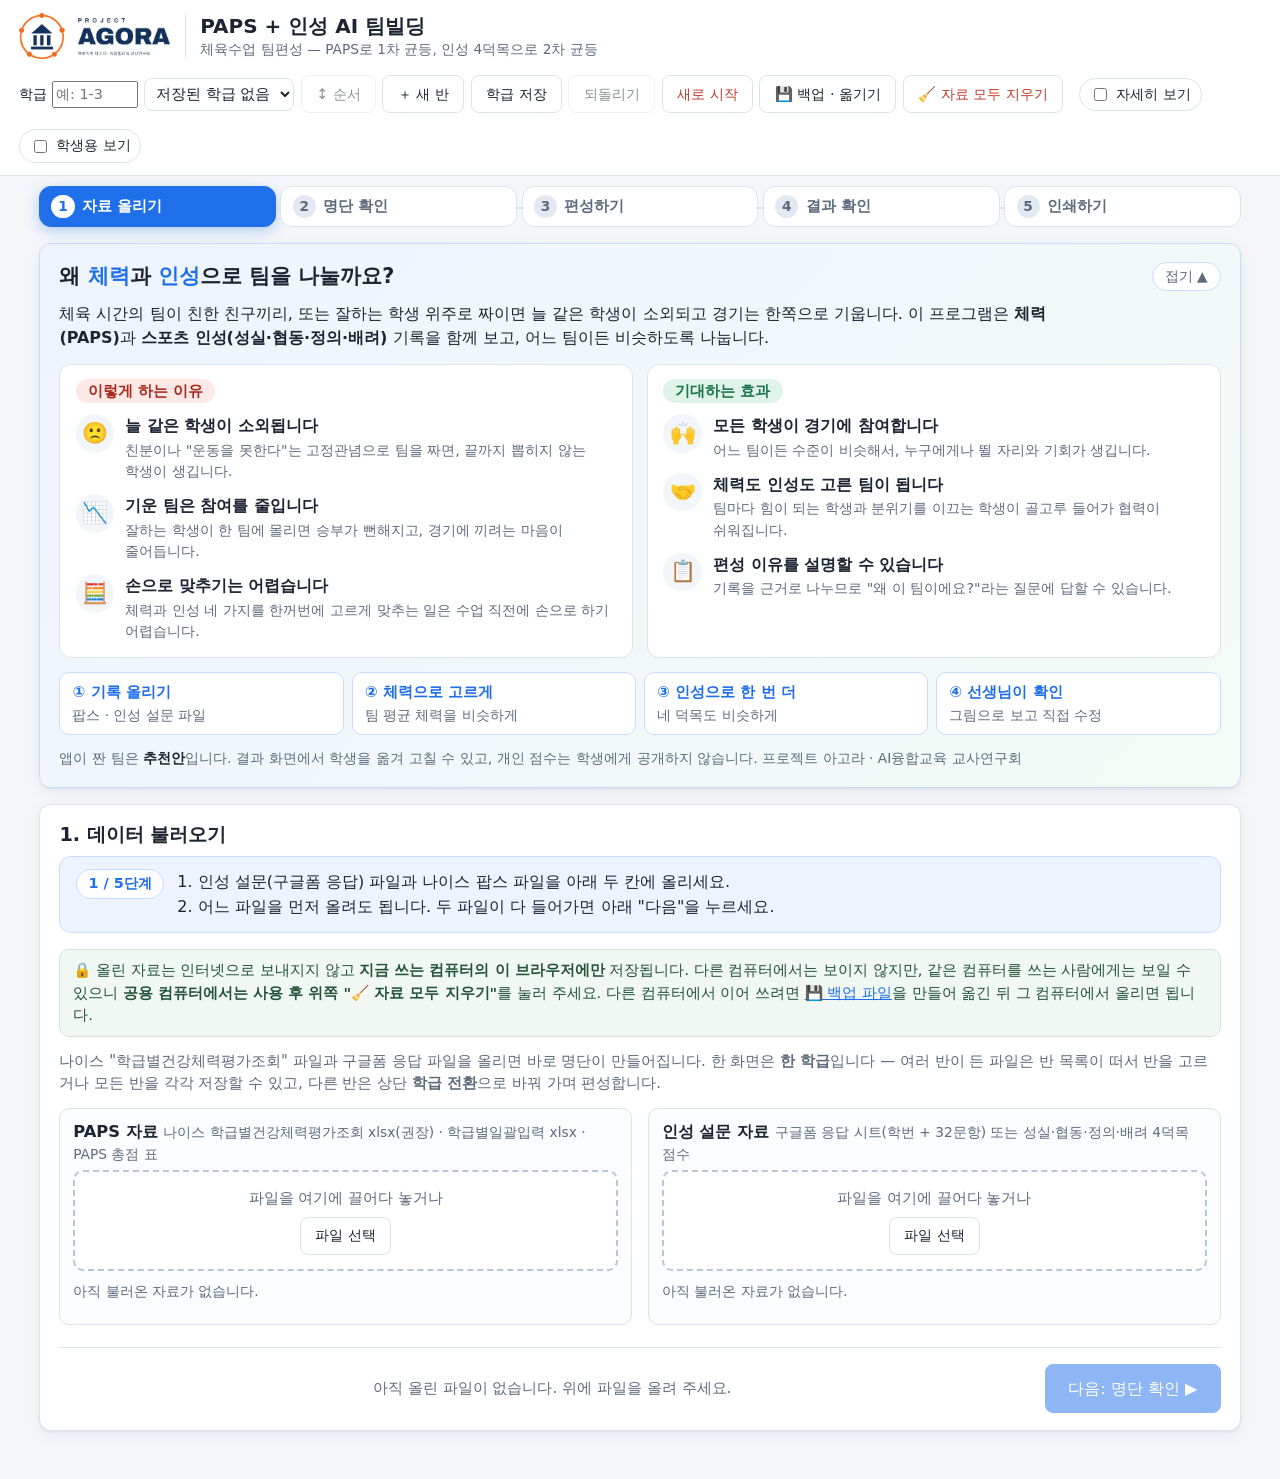
==== commit 4fdd7bfa: "백업 파일 만들기·가져오기: 다른 컴퓨터로 자료 옮기기 (비밀번호 암호화 선택) - 상단 "💾 백업 · 옮기기": 저장된 모든 학급·현재 화면·화면 설정을 파일 하나로 내려받기 -" ====
--- a/index.html
+++ b/index.html
@@ -6,7 +6,7 @@
   <meta name="theme-color" content="#1f6feb">
   <title>PAPS + 인성 AI 팀빌딩</title>
   <link rel="icon" type="image/png" href="assets/favicon-64.png">
-  <link rel="stylesheet" href="css/style.css?v=21">
+  <link rel="stylesheet" href="css/style.css?v=22">
 </head>
 <body>
   <header class="topbar">
@@ -26,6 +26,7 @@
       <button id="btn-del-class" class="btn ghost adv" title="현재 학급의 저장본 삭제">저장본 삭제</button></span>
       <button id="btn-undo" class="btn ghost">되돌리기</button>
       <button id="btn-reset" class="btn ghost danger" title="현재 화면의 학급만 비웁니다 (저장된 다른 학급은 남음)">새로 시작</button>
+      <button class="btn btn-backup" type="button" title="저장된 모든 학급을 파일 하나로 내려받거나, 다른 컴퓨터에서 만든 백업 파일을 올려 바로 가져옵니다">💾 백업 · 옮기기</button>
       <button id="btn-wipe" class="btn ghost danger" title="이 컴퓨터(이 브라우저)에 저장된 모든 학급 자료를 완전히 지웁니다. 공용 컴퓨터에서 사용한 뒤 누르세요">🧹 자료 모두 지우기</button>
     </div>
     <label class="switch teacher-only" title="세부 설정·차트·엑셀 내보내기까지 모두 보여줍니다">
@@ -84,7 +85,7 @@
     <!-- 1. 데이터 불러오기 -->
     <section id="sec-import" class="card teacher-only">
       <h2>1. 데이터 불러오기</h2>
-      <p class="privacy-note">🔒 올린 자료는 인터넷으로 보내지지 않고 <b>지금 쓰는 컴퓨터의 이 브라우저에만</b> 저장됩니다. 다른 컴퓨터에서는 보이지 않지만, 같은 컴퓨터를 쓰는 사람에게는 보일 수 있으니 <b>공용 컴퓨터에서는 사용 후 위쪽 "🧹 자료 모두 지우기"</b>를 눌러 주세요.</p>
+      <p class="privacy-note">🔒 올린 자료는 인터넷으로 보내지지 않고 <b>지금 쓰는 컴퓨터의 이 브라우저에만</b> 저장됩니다. 다른 컴퓨터에서는 보이지 않지만, 같은 컴퓨터를 쓰는 사람에게는 보일 수 있으니 <b>공용 컴퓨터에서는 사용 후 위쪽 "🧹 자료 모두 지우기"</b>를 눌러 주세요. 다른 컴퓨터에서 이어 쓰려면 <button class="linkish btn-backup" type="button">💾 백업 파일</button>을 만들어 옮긴 뒤 그 컴퓨터에서 올리면 됩니다.</p>
       <p class="desc simple-only">나이스 "학급별건강체력평가조회" 파일과 구글폼 응답 파일을 올리면 바로 명단이 만들어집니다. 한 화면은 <b>한 학급</b>입니다 — 여러 반이 든 파일은 반 목록이 떠서 반을 고르거나 모든 반을 각각 저장할 수 있고, 다른 반은 상단 <b>학급 전환</b>으로 바꿔 가며 편성합니다.</p>
       <p class="desc adv">PAPS 자료와 인성 설문 자료를 각각 올리면 열을 자동으로 읽어 <b>바로 명단에 반영</b>하고, 같은 학급 안에서 <b>번호</b>(없으면 이름) 기준으로 합칩니다. 학번(10130 = 1학년 1반 30번)·반 열·시트 이름에서 반을 읽어 <b>현재 학급과 맞는 반만</b> 들어오고, 다른 반은 제외되거나 반 목록에서 고릅니다. 인식이 애매하거나 시트가 여러 개일 때만 확인 패널이 뜹니다. 반영 뒤에는 건너뛴 행·번호 중복·이름 불일치 등 검증 결과가 함께 표시됩니다.</p>
       <div class="import-grid">
@@ -304,6 +305,39 @@
     </div>
   </dialog>
 
+  <!-- 백업 · 다른 컴퓨터로 옮기기 (backup.js) -->
+  <dialog id="backup-dlg" class="dialog wide" aria-labelledby="backup-title">
+    <h3 id="backup-title">💾 백업 · 다른 컴퓨터로 옮기기</h3>
+    <p class="hint">자료는 이 컴퓨터의 브라우저에만 있습니다. 다른 컴퓨터에서 쓰려면 여기서 <b>백업 파일</b>을 만들어 USB·메일 등으로 옮긴 뒤, 그 컴퓨터에서 이 창을 열고 <b>가져오기</b>에 올리세요.</p>
+    <section class="bk-sec">
+      <h4>① 이 컴퓨터에서 백업 파일 만들기</h4>
+      <p id="bk-summary" class="bk-summary"></p>
+      <div class="bk-pw">
+        <label>비밀번호 <span class="hint">(선택)</span> <input type="password" id="bk-pw" autocomplete="new-password" maxlength="64" placeholder="비워 두면 암호 없이"></label>
+        <label>한 번 더 <input type="password" id="bk-pw2" autocomplete="new-password" maxlength="64"></label>
+      </div>
+      <p class="hint">학생 이름과 PAPS·인성 점수가 들어 있습니다. <b>비밀번호를 걸면</b> 파일을 잃어버려도 내용을 볼 수 없습니다(가져올 때 같은 비밀번호 필요, 잊으면 열 수 없음).</p>
+      <button id="bk-make" class="btn primary" type="button">⬇ 백업 파일 만들기</button>
+    </section>
+    <section class="bk-sec">
+      <h4>② 다른 컴퓨터에서 가져오기</h4>
+      <div id="bk-drop" class="dropzone">
+        <p>백업 파일을 여기에 끌어다 놓거나</p>
+        <div class="row"><label class="btn">백업 파일 선택 <input type="file" id="bk-file" accept=".json,application/json" hidden></label></div>
+      </div>
+      <div id="bk-unlock" class="bk-unlock" hidden>
+        <label>🔒 암호가 걸린 백업입니다. 비밀번호 <input type="password" id="bk-open-pw" autocomplete="current-password" maxlength="64"></label>
+        <button id="bk-open" class="btn primary" type="button">열기</button>
+      </div>
+      <div id="bk-preview" class="bk-preview" hidden></div>
+      <p class="hint">같은 이름의 학급이 없으면 올리자마자 들어옵니다. 같은 이름이 있으면 덮어쓸지 먼저 묻습니다. 예전 "세션 파일(.json)"도 올릴 수 있습니다.</p>
+    </section>
+    <p id="bk-msg" class="bk-msg" hidden></p>
+    <div class="row wrap dialog-actions">
+      <button id="bk-close" class="btn" type="button">닫기</button>
+    </div>
+  </dialog>
+
   <!-- 인쇄 미리보기 (print.js) — 열려 있는 동안 인쇄하면 아래 종이(.sheet)만 찍힙니다 -->
   <div id="print-view" class="print-view" hidden>
     <div class="pv-bar">
@@ -344,11 +378,12 @@
   <script src="js/scoring.js?v=5"></script>
   <script src="js/algorithm.js?v=7"></script>
   <script src="js/parse.js?v=5"></script>
-  <script src="js/state.js?v=9"></script>
+  <script src="js/state.js?v=10"></script>
   <script src="js/export.js?v=8"></script>
   <script src="js/ui.js?v=24"></script>
   <script src="js/print.js?v=1"></script>
   <script src="js/wizard.js?v=4"></script>
+  <script src="js/backup.js?v=2"></script>
   <script src="js/app.js?v=4"></script>
 </body>
 </html>
--- a/css/style.css
+++ b/css/style.css
@@ -625,3 +625,23 @@
   .bal-name { display: flex; align-items: baseline; gap: .45rem; }
   .export-grid { grid-template-columns: 1fr; }
 }
+
+/* ---- 백업 · 다른 컴퓨터로 옮기기 ---- */
+dialog.dialog.wide { width: min(36rem, calc(100vw - 2rem)); }
+.bk-sec { border: 1px solid var(--line); border-radius: 10px; padding: .7rem .85rem; margin: .7rem 0; }
+.bk-sec h4 { margin: 0 0 .45rem; font-size: 1rem; }
+.bk-summary { margin: 0 0 .5rem; font-size: .92rem; }
+.bk-pw { display: flex; flex-wrap: wrap; gap: .4rem 1rem; margin-bottom: .35rem; }
+.bk-pw label, .bk-unlock label { display: inline-flex; align-items: center; gap: .35rem; flex-wrap: wrap; font-size: .92rem; }
+.bk-pw input, .bk-unlock input { padding: .35rem .5rem; border: 1px solid var(--line); border-radius: 8px; width: 11rem; max-width: 100%; }
+.bk-unlock { display: flex; flex-wrap: wrap; align-items: center; gap: .5rem; margin-top: .6rem; padding: .55rem .7rem; border-radius: 8px; background: #fff7e6; border: 1px solid #f5c26b; }
+.bk-preview { margin-top: .6rem; font-size: .92rem; }
+.bk-preview p { margin: 0 0 .4rem; }
+.bk-list { list-style: none; margin: 0 0 .6rem; padding: 0; display: flex; flex-direction: column; gap: .25rem; max-height: 14rem; overflow: auto; }
+.bk-list li { padding: .3rem .5rem; border: 1px solid var(--line); border-radius: 8px; }
+.bk-list li.over { border-color: #f5c26b; background: #fff7e6; }
+.bk-list .tag { font-size: .78rem; padding: .05rem .4rem; border-radius: 999px; background: #f5c26b; color: #5a3b00; }
+.bk-list .tag.new { background: #d7f5e3; color: #11643a; }
+.bk-msg { margin: .2rem 0 .4rem; padding: .45rem .7rem; border-radius: 8px; background: #eaf6ee; color: #11643a; font-size: .9rem; }
+.bk-msg.error { background: #fdecec; color: #a11d1d; }
+.linkish { background: none; border: 0; padding: 0; font: inherit; color: var(--accent); text-decoration: underline; cursor: pointer; }
